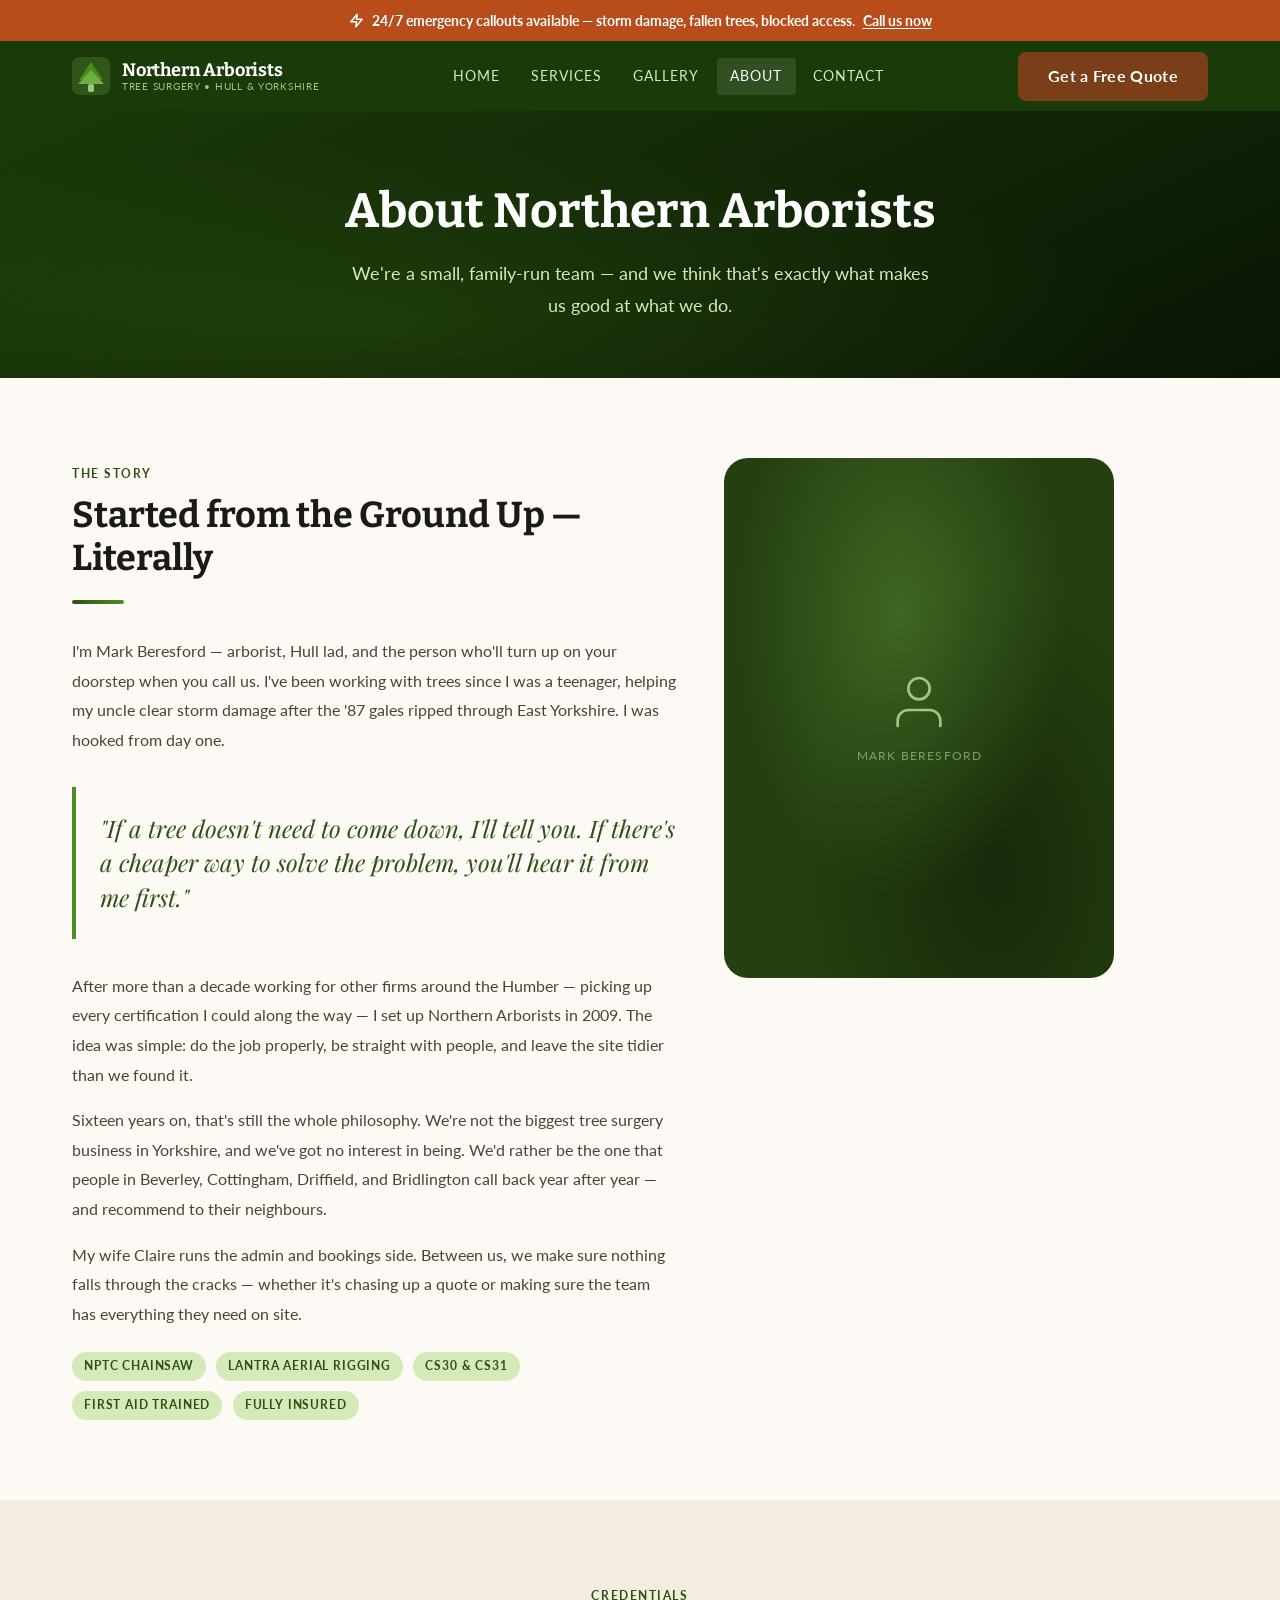
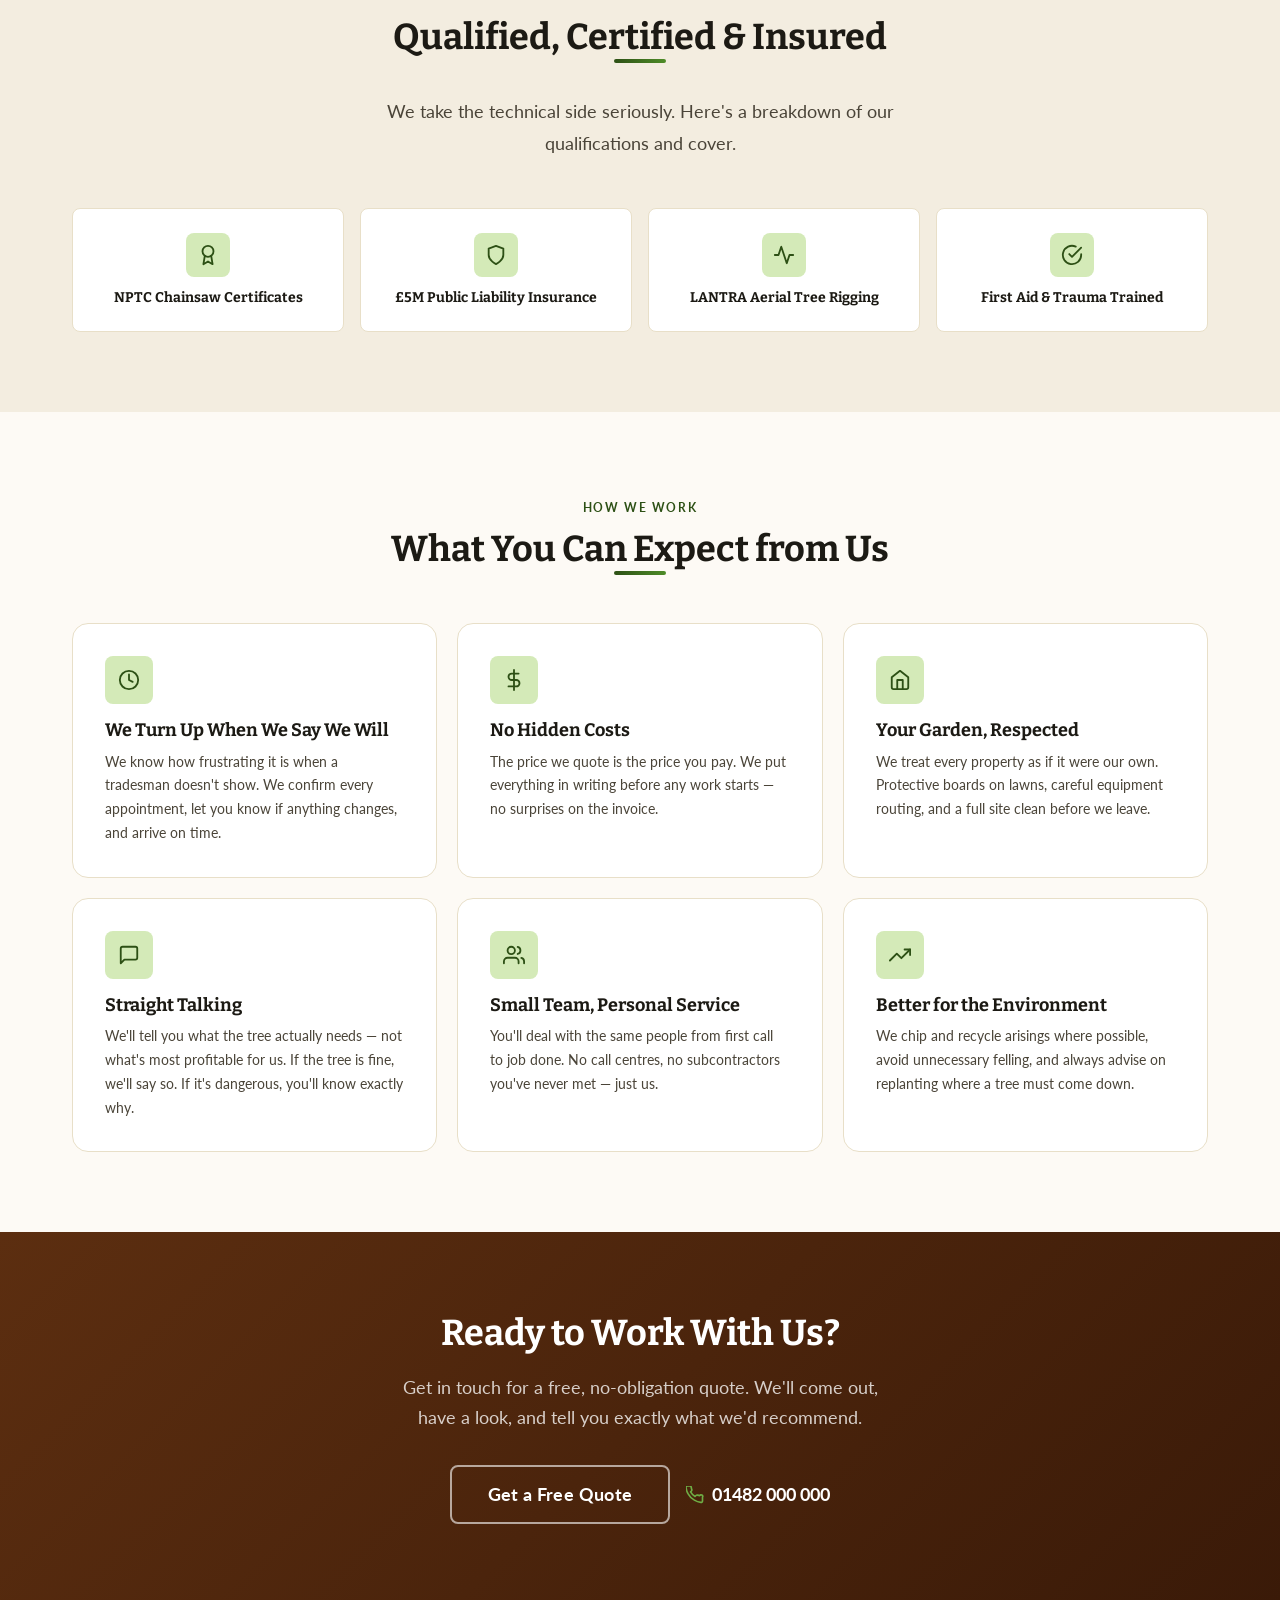
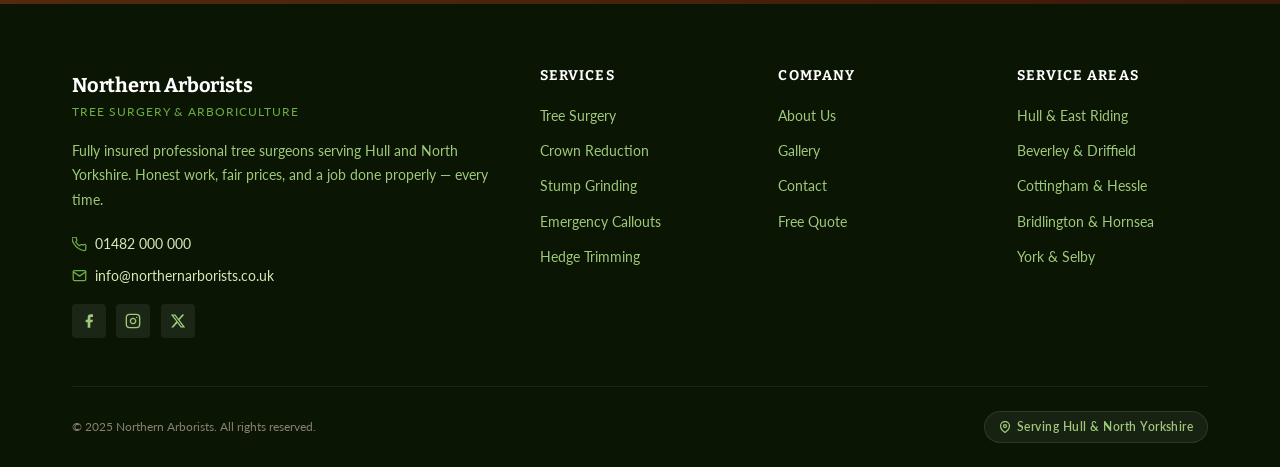
==== about.html @ 6174299c "Build full Northern Arborists website — 5 pages, shared CSS/JS Multi-page static site for a Hull-bas" ====
<!DOCTYPE html>
<html lang="en">
<head>
  <meta charset="UTF-8">
  <meta name="viewport" content="width=device-width, initial-scale=1.0">
  <meta name="description" content="About Northern Arborists — a family-run tree surgery business based in Hull, serving North Yorkshire. Meet Mark Beresford and the team.">
  <title>About Us | Northern Arborists — Hull &amp; Yorkshire</title>
  <link rel="preconnect" href="https://fonts.googleapis.com">
  <link rel="preconnect" href="https://fonts.gstatic.com" crossorigin>
  <link rel="stylesheet" href="styles.css">
</head>
<body>

  <div class="emergency-bar">
    <p>
      <svg width="15" height="15" viewBox="0 0 24 24" fill="none" stroke="currentColor" stroke-width="2.5" stroke-linecap="round" stroke-linejoin="round" aria-hidden="true"><polygon points="13 2 3 14 12 14 11 22 21 10 12 10 13 2"/></svg>
      24/7 emergency callouts available &mdash; storm damage, fallen trees, blocked access.
      <a href="contact.html">Call us now</a>
    </p>
  </div>

  <header class="site-header" id="siteHeader">
    <nav class="nav-container" role="navigation" aria-label="Main navigation">
      <a href="index.html" class="nav-logo" aria-label="Northern Arborists — Home">
        <svg class="logo-icon" width="38" height="38" viewBox="0 0 38 38" fill="none" aria-hidden="true">
          <rect width="38" height="38" rx="8" fill="rgba(111,173,69,0.25)"/>
          <rect x="16" y="27" width="6" height="8" rx="2" fill="#9FC97A"/>
          <polygon points="19,5 7,23 31,23" fill="#4A8C1C"/>
          <polygon points="19,13 6,27 32,27" fill="#6FAD45"/>
        </svg>
        <div class="logo-text">
          <span class="logo-name">Northern Arborists</span>
          <span class="logo-tagline">Tree Surgery &bull; Hull &amp; Yorkshire</span>
        </div>
      </a>
      <ul class="nav-links" role="list">
        <li><a href="index.html">Home</a></li>
        <li><a href="services.html">Services</a></li>
        <li><a href="gallery.html">Gallery</a></li>
        <li><a href="about.html">About</a></li>
        <li><a href="contact.html">Contact</a></li>
      </ul>
      <a href="contact.html" class="btn btn-primary nav-cta">Get a Free Quote</a>
      <button class="nav-hamburger" id="navHamburger" aria-label="Open navigation menu" aria-expanded="false">
        <span></span><span></span><span></span>
      </button>
    </nav>
    <div class="nav-mobile" id="navMobile" aria-hidden="true">
      <ul role="list">
        <li><a href="index.html">Home</a></li>
        <li><a href="services.html">Services</a></li>
        <li><a href="gallery.html">Gallery</a></li>
        <li><a href="about.html">About</a></li>
        <li><a href="contact.html">Contact</a></li>
      </ul>
      <a href="contact.html" class="btn btn-primary">Get a Free Quote</a>
    </div>
  </header>

  <main>

    <section class="page-hero">
      <div class="container">
        <h1>About Northern Arborists</h1>
        <p class="lead">We're a small, family-run team — and we think that's exactly what makes us good at what we do.</p>
      </div>
    </section>

    <!-- ── BIO / STORY ── -->
    <section class="section">
      <div class="container">
        <div class="about-bio-grid">

          <div class="about-text reveal">
            <span class="section-label">The Story</span>
            <h2>Started from the Ground Up — Literally</h2>
            <div class="divider"></div>

            <p>
              I'm Mark Beresford — arborist, Hull lad, and the person who'll turn up on your doorstep when you call us. I've been working with trees since I was a teenager, helping my uncle clear storm damage after the '87 gales ripped through East Yorkshire. I was hooked from day one.
            </p>

            <blockquote>
              "If a tree doesn't need to come down, I'll tell you. If there's a cheaper way to solve the problem, you'll hear it from me first."
            </blockquote>

            <p>
              After more than a decade working for other firms around the Humber — picking up every certification I could along the way — I set up Northern Arborists in 2009. The idea was simple: do the job properly, be straight with people, and leave the site tidier than we found it.
            </p>

            <p>
              Sixteen years on, that's still the whole philosophy. We're not the biggest tree surgery business in Yorkshire, and we've got no interest in being. We'd rather be the one that people in Beverley, Cottingham, Driffield, and Bridlington call back year after year — and recommend to their neighbours.
            </p>

            <p>
              My wife Claire runs the admin and bookings side. Between us, we make sure nothing falls through the cracks — whether it's chasing up a quote or making sure the team has everything they need on site.
            </p>

            <div class="credentials-row">
              <span class="tag tag-green">NPTC Chainsaw</span>
              <span class="tag tag-green">LANTRA Aerial Rigging</span>
              <span class="tag tag-green">CS30 &amp; CS31</span>
              <span class="tag tag-green">First Aid Trained</span>
              <span class="tag tag-green">Fully Insured</span>
            </div>
          </div>

          <div class="about-photo-lg reveal reveal-d2">
            <svg width="64" height="64" viewBox="0 0 24 24" fill="none" stroke="currentColor" stroke-width="1" stroke-linecap="round" stroke-linejoin="round" aria-hidden="true"><path d="M20 21v-2a4 4 0 00-4-4H8a4 4 0 00-4 4v2"/><circle cx="12" cy="7" r="4"/></svg>
            <span class="photo-placeholder-label">Mark Beresford</span>
          </div>

        </div>
      </div>
    </section>

    <!-- ── QUALIFICATIONS ── -->
    <section class="section bg-cream">
      <div class="container">
        <div class="text-center reveal" style="max-width:540px;margin:0 auto 3rem;">
          <span class="section-label">Credentials</span>
          <h2>Qualified, Certified &amp; Insured</h2>
          <div class="divider center"></div>
          <p class="lead">We take the technical side seriously. Here's a breakdown of our qualifications and cover.</p>
        </div>

        <div class="qual-grid">
          <div class="qual-card reveal reveal-d1">
            <div class="qual-icon" aria-hidden="true">
              <svg width="22" height="22" viewBox="0 0 24 24" fill="none" stroke="currentColor" stroke-width="2" stroke-linecap="round" stroke-linejoin="round"><circle cx="12" cy="8" r="6"/><path d="M15.477 12.89L17 22l-5-3-5 3 1.523-9.11"/></svg>
            </div>
            <h4>NPTC Chainsaw Certificates</h4>
          </div>
          <div class="qual-card reveal reveal-d2">
            <div class="qual-icon" aria-hidden="true">
              <svg width="22" height="22" viewBox="0 0 24 24" fill="none" stroke="currentColor" stroke-width="2" stroke-linecap="round" stroke-linejoin="round"><path d="M12 22s8-4 8-10V5l-8-3-8 3v7c0 6 8 10 8 10z"/></svg>
            </div>
            <h4>£5M Public Liability Insurance</h4>
          </div>
          <div class="qual-card reveal reveal-d3">
            <div class="qual-icon" aria-hidden="true">
              <svg width="22" height="22" viewBox="0 0 24 24" fill="none" stroke="currentColor" stroke-width="2" stroke-linecap="round" stroke-linejoin="round"><polyline points="22 12 18 12 15 21 9 3 6 12 2 12"/></svg>
            </div>
            <h4>LANTRA Aerial Tree Rigging</h4>
          </div>
          <div class="qual-card reveal reveal-d4">
            <div class="qual-icon" aria-hidden="true">
              <svg width="22" height="22" viewBox="0 0 24 24" fill="none" stroke="currentColor" stroke-width="2" stroke-linecap="round" stroke-linejoin="round"><path d="M22 11.08V12a10 10 0 11-5.93-9.14"/><polyline points="22 4 12 14.01 9 11.01"/></svg>
            </div>
            <h4>First Aid &amp; Trauma Trained</h4>
          </div>
        </div>

      </div>
    </section>

    <!-- ── VALUES ── -->
    <section class="section">
      <div class="container">
        <div class="text-center reveal" style="max-width:540px;margin:0 auto 3rem;">
          <span class="section-label">How We Work</span>
          <h2>What You Can Expect from Us</h2>
          <div class="divider center"></div>
        </div>

        <div class="values-grid">

          <div class="value-card reveal reveal-d1">
            <div class="vc-icon" aria-hidden="true">
              <svg width="22" height="22" viewBox="0 0 24 24" fill="none" stroke="currentColor" stroke-width="2" stroke-linecap="round" stroke-linejoin="round"><circle cx="12" cy="12" r="10"/><polyline points="12 6 12 12 16 14"/></svg>
            </div>
            <h3>We Turn Up When We Say We Will</h3>
            <p>We know how frustrating it is when a tradesman doesn't show. We confirm every appointment, let you know if anything changes, and arrive on time.</p>
          </div>

          <div class="value-card reveal reveal-d2">
            <div class="vc-icon" aria-hidden="true">
              <svg width="22" height="22" viewBox="0 0 24 24" fill="none" stroke="currentColor" stroke-width="2" stroke-linecap="round" stroke-linejoin="round"><line x1="12" y1="1" x2="12" y2="23"/><path d="M17 5H9.5a3.5 3.5 0 000 7h5a3.5 3.5 0 010 7H6"/></svg>
            </div>
            <h3>No Hidden Costs</h3>
            <p>The price we quote is the price you pay. We put everything in writing before any work starts — no surprises on the invoice.</p>
          </div>

          <div class="value-card reveal reveal-d3">
            <div class="vc-icon" aria-hidden="true">
              <svg width="22" height="22" viewBox="0 0 24 24" fill="none" stroke="currentColor" stroke-width="2" stroke-linecap="round" stroke-linejoin="round"><path d="M3 9l9-7 9 7v11a2 2 0 01-2 2H5a2 2 0 01-2-2z"/><polyline points="9 22 9 12 15 12 15 22"/></svg>
            </div>
            <h3>Your Garden, Respected</h3>
            <p>We treat every property as if it were our own. Protective boards on lawns, careful equipment routing, and a full site clean before we leave.</p>
          </div>

          <div class="value-card reveal reveal-d4">
            <div class="vc-icon" aria-hidden="true">
              <svg width="22" height="22" viewBox="0 0 24 24" fill="none" stroke="currentColor" stroke-width="2" stroke-linecap="round" stroke-linejoin="round"><path d="M21 15a2 2 0 01-2 2H7l-4 4V5a2 2 0 012-2h14a2 2 0 012 2z"/></svg>
            </div>
            <h3>Straight Talking</h3>
            <p>We'll tell you what the tree actually needs — not what's most profitable for us. If the tree is fine, we'll say so. If it's dangerous, you'll know exactly why.</p>
          </div>

          <div class="value-card reveal reveal-d5">
            <div class="vc-icon" aria-hidden="true">
              <svg width="22" height="22" viewBox="0 0 24 24" fill="none" stroke="currentColor" stroke-width="2" stroke-linecap="round" stroke-linejoin="round"><path d="M17 21v-2a4 4 0 00-4-4H5a4 4 0 00-4 4v2"/><circle cx="9" cy="7" r="4"/><path d="M23 21v-2a4 4 0 00-3-3.87"/><path d="M16 3.13a4 4 0 010 7.75"/></svg>
            </div>
            <h3>Small Team, Personal Service</h3>
            <p>You'll deal with the same people from first call to job done. No call centres, no subcontractors you've never met — just us.</p>
          </div>

          <div class="value-card reveal reveal-d1" style="transition-delay:0.5s">
            <div class="vc-icon" aria-hidden="true">
              <svg width="22" height="22" viewBox="0 0 24 24" fill="none" stroke="currentColor" stroke-width="2" stroke-linecap="round" stroke-linejoin="round"><polyline points="23 6 13.5 15.5 8.5 10.5 1 18"/><polyline points="17 6 23 6 23 12"/></svg>
            </div>
            <h3>Better for the Environment</h3>
            <p>We chip and recycle arisings where possible, avoid unnecessary felling, and always advise on replanting where a tree must come down.</p>
          </div>

        </div>
      </div>
    </section>

    <!-- ── CTA ── -->
    <section class="cta-banner">
      <div class="container">
        <div class="reveal">
          <h2>Ready to Work With Us?</h2>
          <p>Get in touch for a free, no-obligation quote. We'll come out, have a look, and tell you exactly what we'd recommend.</p>
          <div class="cta-actions">
            <a href="contact.html" class="btn btn-secondary btn-lg">Get a Free Quote</a>
            <a href="tel:01482000000" class="phone-link">
              <svg width="18" height="18" viewBox="0 0 24 24" fill="none" stroke="currentColor" stroke-width="2.2" stroke-linecap="round" stroke-linejoin="round" aria-hidden="true"><path d="M22 16.92v3a2 2 0 01-2.18 2 19.79 19.79 0 01-8.63-3.07A19.5 19.5 0 013.07 10.81 19.79 19.79 0 01.01 2.22 2 2 0 012 .04h3a2 2 0 012 1.72 12.84 12.84 0 00.7 2.81 2 2 0 01-.45 2.11L6.09 7.91a16 16 0 006 6l1.27-1.27a2 2 0 012.11-.45 12.84 12.84 0 002.81.7A2 2 0 0122 14.92z"/></svg>
              01482 000 000
            </a>
          </div>
        </div>
      </div>
    </section>

  </main>

  <footer class="site-footer">
    <div class="container">
      <div class="footer-grid">
        <div class="footer-brand">
          <span class="logo-name">Northern Arborists</span>
          <span class="logo-tagline">Tree Surgery &amp; Arboriculture</span>
          <p>Fully insured professional tree surgeons serving Hull and North Yorkshire. Honest work, fair prices, and a job done properly — every time.</p>
          <div class="footer-contact-row">
            <svg width="15" height="15" viewBox="0 0 24 24" fill="none" stroke="currentColor" stroke-width="2" stroke-linecap="round" stroke-linejoin="round" aria-hidden="true"><path d="M22 16.92v3a2 2 0 01-2.18 2 19.79 19.79 0 01-8.63-3.07A19.5 19.5 0 013.07 10.81 19.79 19.79 0 01.01 2.22 2 2 0 012 .04h3a2 2 0 012 1.72 12.84 12.84 0 00.7 2.81 2 2 0 01-.45 2.11L6.09 7.91a16 16 0 006 6l1.27-1.27a2 2 0 012.11-.45 12.84 12.84 0 002.81.7A2 2 0 0122 14.92z"/></svg>
            <a href="tel:01482000000">01482 000 000</a>
          </div>
          <div class="footer-contact-row">
            <svg width="15" height="15" viewBox="0 0 24 24" fill="none" stroke="currentColor" stroke-width="2" stroke-linecap="round" stroke-linejoin="round" aria-hidden="true"><path d="M4 4h16c1.1 0 2 .9 2 2v12c0 1.1-.9 2-2 2H4c-1.1 0-2-.9-2-2V6c0-1.1.9-2 2-2z"/><polyline points="22,6 12,13 2,6"/></svg>
            <a href="mailto:info@northernarborists.co.uk">info@northernarborists.co.uk</a>
          </div>
          <div class="social-links">
            <a href="#" class="social-link" aria-label="Facebook"><svg width="16" height="16" viewBox="0 0 24 24" fill="currentColor" aria-hidden="true"><path d="M18 2h-3a5 5 0 00-5 5v3H7v4h3v8h4v-8h3l1-4h-4V7a1 1 0 011-1h3z"/></svg></a>
            <a href="#" class="social-link" aria-label="Instagram"><svg width="16" height="16" viewBox="0 0 24 24" fill="none" stroke="currentColor" stroke-width="2" stroke-linecap="round" stroke-linejoin="round" aria-hidden="true"><rect x="2" y="2" width="20" height="20" rx="5" ry="5"/><path d="M16 11.37A4 4 0 1112.63 8 4 4 0 0116 11.37z"/><line x1="17.5" y1="6.5" x2="17.51" y2="6.5"/></svg></a>
            <a href="#" class="social-link" aria-label="Twitter / X"><svg width="16" height="16" viewBox="0 0 24 24" fill="currentColor" aria-hidden="true"><path d="M18.244 2.25h3.308l-7.227 8.26 8.502 11.24H16.17l-5.214-6.817L4.99 21.75H1.68l7.73-8.835L1.254 2.25H8.08l4.713 6.231zm-1.161 17.52h1.833L7.084 4.126H5.117z"/></svg></a>
          </div>
        </div>
        <div class="footer-col">
          <h5>Services</h5>
          <ul>
            <li><a href="services.html#tree-surgery">Tree Surgery</a></li>
            <li><a href="services.html#crown-reduction">Crown Reduction</a></li>
            <li><a href="services.html#stump-grinding">Stump Grinding</a></li>
            <li><a href="services.html#emergency">Emergency Callouts</a></li>
            <li><a href="services.html#hedges">Hedge Trimming</a></li>
          </ul>
        </div>
        <div class="footer-col">
          <h5>Company</h5>
          <ul>
            <li><a href="about.html">About Us</a></li>
            <li><a href="gallery.html">Gallery</a></li>
            <li><a href="contact.html">Contact</a></li>
            <li><a href="contact.html">Free Quote</a></li>
          </ul>
        </div>
        <div class="footer-col">
          <h5>Service Areas</h5>
          <ul>
            <li><a href="#">Hull &amp; East Riding</a></li>
            <li><a href="#">Beverley &amp; Driffield</a></li>
            <li><a href="#">Cottingham &amp; Hessle</a></li>
            <li><a href="#">Bridlington &amp; Hornsea</a></li>
            <li><a href="#">York &amp; Selby</a></li>
          </ul>
        </div>
      </div>
      <div class="footer-bottom">
        <p>&copy; 2025 Northern Arborists. All rights reserved.</p>
        <span class="service-area-tag">
          <svg width="12" height="12" viewBox="0 0 24 24" fill="none" stroke="currentColor" stroke-width="2.5" stroke-linecap="round" stroke-linejoin="round" aria-hidden="true"><path d="M21 10c0 7-9 13-9 13s-9-6-9-13a9 9 0 0118 0z"/><circle cx="12" cy="10" r="3"/></svg>
          Serving Hull &amp; North Yorkshire
        </span>
      </div>
    </div>
  </footer>

  <script src="main.js"></script>
</body>
</html>
---- styles.css ----
/* ============================================================
   NORTHERN ARBORISTS — styles.css
   ============================================================ */

@import url('https://fonts.googleapis.com/css2?family=Playfair+Display:ital,wght@0,700;0,900;1,700&family=Bitter:wght@400;600;700&family=Lato:wght@300;400;700;900&display=swap');

/* ============================================================
   1. DESIGN TOKENS
   ============================================================ */
:root {
  /* Greens */
  --green-950: #0A1504;
  --green-900: #0F2206;
  --green-800: #1B3A0A;
  --green-700: #243F10;
  --green-600: #2D5015;
  --green-500: #3A6B1C;
  --green-400: #4E8C28;
  --green-300: #6FAD45;
  --green-200: #9FC97A;
  --green-100: #D4EAB8;

  /* Browns */
  --brown-900: #1E0E05;
  --brown-800: #3A1A08;
  --brown-700: #5C2E10;
  --brown-600: #7A3E18;
  --brown-500: #9A5225;
  --brown-400: #B8693A;
  --brown-300: #D08B60;
  --brown-200: #E3B48A;
  --brown-100: #F2D9C0;

  /* Creams */
  --cream-50:  #FDFAF5;
  --cream-100: #FAF6EE;
  --cream-200: #F3EDE0;
  --cream-300: #E8DFC8;
  --cream-400: #D8CCAF;

  /* Text */
  --text-dark:  #1C1A14;
  --text-mid:   #4A4438;
  --text-light: #8A8070;
  --white:      #FFFFFF;

  /* Semantic aliases */
  --brand-green:      var(--green-600);
  --brand-green-dark: var(--green-800);
  --brand-brown:      var(--brown-600);

  /* Typography */
  --font-display: 'Playfair Display', Georgia, 'Times New Roman', serif;
  --font-heading: 'Bitter', Georgia, serif;
  --font-body:    'Lato', system-ui, -apple-system, sans-serif;

  /* Type scale */
  --text-xs:   0.75rem;
  --text-sm:   0.875rem;
  --text-base: 1rem;
  --text-lg:   1.125rem;
  --text-xl:   1.25rem;
  --text-2xl:  1.5rem;
  --text-3xl:  1.875rem;
  --text-4xl:  2.25rem;
  --text-5xl:  3rem;
  --text-6xl:  3.75rem;

  /* Layout */
  --container-max: 1200px;
  --container-pad: 1.25rem;
  --nav-height:    70px;

  /* Radii */
  --radius-sm: 4px;
  --radius-md: 8px;
  --radius-lg: 16px;
  --radius-xl: 24px;

  /* Shadows */
  --shadow-sm: 0 1px 3px rgba(0,0,0,0.10), 0 1px 2px rgba(0,0,0,0.06);
  --shadow-md: 0 4px 12px rgba(0,0,0,0.10), 0 2px 4px rgba(0,0,0,0.06);
  --shadow-lg: 0 10px 24px rgba(0,0,0,0.12), 0 4px 8px rgba(0,0,0,0.06);
  --shadow-xl: 0 20px 40px rgba(0,0,0,0.16), 0 8px 16px rgba(0,0,0,0.08);

  /* Transitions */
  --ease: 0.22s ease;
  --ease-slow: 0.4s ease;
}

/* ============================================================
   2. RESET & BASE
   ============================================================ */
*, *::before, *::after { box-sizing: border-box; margin: 0; padding: 0; }

html {
  scroll-behavior: smooth;
  font-size: 16px;
  -webkit-text-size-adjust: 100%;
}

body {
  font-family: var(--font-body);
  font-size: var(--text-base);
  line-height: 1.7;
  color: var(--text-dark);
  background-color: var(--cream-50);
  overflow-x: hidden;
}

img  { max-width: 100%; height: auto; display: block; }
a    { color: inherit; text-decoration: none; }
ul   { list-style: none; }
button { cursor: pointer; border: none; background: none; font-family: inherit; }

/* ============================================================
   3. TYPOGRAPHY
   ============================================================ */
h1, h2, h3, h4, h5, h6 {
  font-family: var(--font-heading);
  font-weight: 700;
  line-height: 1.2;
  color: var(--text-dark);
}

h1 { font-size: clamp(var(--text-3xl), 5.5vw, var(--text-5xl)); }
h2 { font-size: clamp(var(--text-2xl), 4vw,   var(--text-4xl)); }
h3 { font-size: clamp(var(--text-xl),  3vw,   var(--text-2xl)); }
h4 { font-size: var(--text-xl); }

p { margin-bottom: 1em; }
p:last-child { margin-bottom: 0; }

.lead {
  font-size: var(--text-lg);
  line-height: 1.8;
  color: var(--text-mid);
}

.section-label {
  display: inline-block;
  font-size: var(--text-xs);
  font-weight: 700;
  letter-spacing: 0.13em;
  text-transform: uppercase;
  color: var(--brand-green);
  margin-bottom: 0.6rem;
}

.section-label--light { color: var(--green-300); }

.divider {
  width: 52px;
  height: 4px;
  background: linear-gradient(90deg, var(--brand-green), var(--green-400));
  border-radius: 2px;
  margin-bottom: 2rem;
}
.divider.center { margin-left: auto; margin-right: auto; }

/* ============================================================
   4. LAYOUT
   ============================================================ */
.container {
  max-width: var(--container-max);
  margin: 0 auto;
  padding: 0 var(--container-pad);
}

@media (min-width: 768px) { .container { padding: 0 2rem; } }

.section     { padding: 5rem 0; }
.section--sm { padding: 3rem 0; }
.section--lg { padding: 6.5rem 0; }

.text-center { text-align: center; }

/* ============================================================
   5. BUTTONS
   ============================================================ */
.btn {
  display: inline-flex;
  align-items: center;
  gap: 0.5rem;
  padding: 0.75rem 1.75rem;
  border-radius: var(--radius-md);
  font-family: var(--font-body);
  font-size: var(--text-base);
  font-weight: 700;
  letter-spacing: 0.02em;
  transition: all var(--ease);
  white-space: nowrap;
  cursor: pointer;
  border: 2px solid transparent;
  text-decoration: none;
  line-height: 1.3;
}

.btn-primary {
  background-color: var(--brand-brown);
  color: var(--white);
  border-color: var(--brand-brown);
}
.btn-primary:hover {
  background-color: var(--brown-700);
  border-color: var(--brown-700);
  transform: translateY(-2px);
  box-shadow: var(--shadow-md);
}

.btn-secondary {
  background-color: transparent;
  color: var(--white);
  border-color: rgba(255,255,255,0.6);
}
.btn-secondary:hover {
  background-color: var(--white);
  color: var(--green-800);
  border-color: var(--white);
  transform: translateY(-2px);
}

.btn-outline-green {
  background-color: transparent;
  color: var(--brand-green);
  border-color: var(--brand-green);
}
.btn-outline-green:hover {
  background-color: var(--brand-green);
  color: var(--white);
  transform: translateY(-2px);
}

.btn-lg {
  padding: 1rem 2.25rem;
  font-size: var(--text-lg);
}

/* ============================================================
   6. HEADER & NAVIGATION
   ============================================================ */
.site-header {
  position: sticky;
  top: 0;
  z-index: 1000;
  height: var(--nav-height);
  background-color: var(--green-800);
  transition: box-shadow var(--ease);
}
.site-header.scrolled { box-shadow: 0 2px 20px rgba(0,0,0,0.3); }

.nav-container {
  display: flex;
  align-items: center;
  justify-content: space-between;
  gap: 1.5rem;
  height: 100%;
  max-width: var(--container-max);
  margin: 0 auto;
  padding: 0 var(--container-pad);
}
@media (min-width: 768px) { .nav-container { padding: 0 2rem; } }

/* Logo */
.nav-logo {
  display: flex;
  align-items: center;
  gap: 0.75rem;
  text-decoration: none;
  flex-shrink: 0;
}
.logo-icon { width: 38px; height: 38px; flex-shrink: 0; }
.logo-text { display: flex; flex-direction: column; line-height: 1.15; }
.logo-name {
  font-family: var(--font-heading);
  font-weight: 700;
  font-size: var(--text-lg);
  color: var(--white);
  letter-spacing: -0.01em;
}
.logo-tagline {
  font-size: 0.65rem;
  color: var(--green-200);
  letter-spacing: 0.07em;
  text-transform: uppercase;
  font-weight: 400;
}

/* Desktop nav links */
.nav-links {
  display: none;
  gap: 0.25rem;
  align-items: center;
}
@media (min-width: 900px) { .nav-links { display: flex; } }

.nav-links a {
  display: block;
  padding: 0.4rem 0.85rem;
  color: var(--green-100);
  font-size: var(--text-sm);
  font-weight: 400;
  text-transform: uppercase;
  letter-spacing: 0.07em;
  border-radius: var(--radius-sm);
  transition: color var(--ease), background var(--ease);
}
.nav-links a:hover,
.nav-links a.active {
  color: var(--white);
  background-color: rgba(255,255,255,0.1);
}

/* Nav CTA */
.nav-cta { display: none; flex-shrink: 0; }
@media (min-width: 900px) { .nav-cta { display: inline-flex; } }

/* Hamburger */
.nav-hamburger {
  display: flex;
  flex-direction: column;
  justify-content: center;
  gap: 5px;
  width: 40px;
  height: 40px;
  padding: 5px;
  flex-shrink: 0;
}
@media (min-width: 900px) { .nav-hamburger { display: none; } }

.nav-hamburger span {
  display: block;
  height: 2px;
  width: 100%;
  background: var(--white);
  border-radius: 2px;
  transition: all var(--ease);
  transform-origin: center;
}
.nav-hamburger.open span:nth-child(1) { transform: translateY(7px) rotate(45deg); }
.nav-hamburger.open span:nth-child(2) { opacity: 0; transform: scaleX(0); }
.nav-hamburger.open span:nth-child(3) { transform: translateY(-7px) rotate(-45deg); }

/* Mobile drawer */
.nav-mobile {
  display: none;
  position: fixed;
  top: var(--nav-height);
  left: 0;
  right: 0;
  background-color: var(--green-950);
  padding: 1.5rem var(--container-pad) 2rem;
  z-index: 999;
  box-shadow: var(--shadow-xl);
  border-top: 1px solid rgba(255,255,255,0.07);
}
.nav-mobile.open { display: block; }

.nav-mobile ul { display: flex; flex-direction: column; gap: 0.25rem; margin-bottom: 1.5rem; }
.nav-mobile a {
  display: block;
  padding: 0.75rem 1rem;
  color: var(--green-100);
  font-size: var(--text-lg);
  border-radius: var(--radius-sm);
  transition: all var(--ease);
}
.nav-mobile a:hover,
.nav-mobile a.active { color: var(--white); background-color: rgba(255,255,255,0.07); }
.nav-mobile .btn { width: 100%; justify-content: center; }

/* ============================================================
   7. HERO — HOME
   ============================================================ */
.hero-home {
  min-height: calc(100svh - var(--nav-height));
  min-height: calc(100vh - var(--nav-height));
  display: flex;
  align-items: center;
  position: relative;
  overflow: hidden;
  background-color: var(--green-950);
  background-image:
    radial-gradient(ellipse at 15% 60%, rgba(74,140,28,0.22) 0%, transparent 55%),
    radial-gradient(ellipse at 85% 15%, rgba(45,80,21,0.25) 0%, transparent 50%),
    linear-gradient(155deg, var(--green-900) 0%, #060D03 55%, var(--brown-900) 100%);
  padding: 3rem 0 4rem;
}

.hero-home::after {
  content: '';
  position: absolute;
  inset: 0;
  background-image: url("data:image/svg+xml,%3Csvg xmlns='http://www.w3.org/2000/svg' width='80' height='80'%3E%3Ccircle cx='1' cy='1' r='1' fill='rgba(255,255,255,0.025)'/%3E%3C/svg%3E");
  pointer-events: none;
}

.hero-content { position: relative; z-index: 1; max-width: 680px; }

.hero-badge {
  display: inline-flex;
  align-items: center;
  gap: 0.5rem;
  background-color: rgba(74,140,28,0.18);
  border: 1px solid rgba(111,173,69,0.35);
  color: var(--green-200);
  padding: 0.4rem 1rem;
  border-radius: 100px;
  font-size: var(--text-sm);
  font-weight: 700;
  letter-spacing: 0.05em;
  text-transform: uppercase;
  margin-bottom: 1.5rem;
}
.hero-badge::before {
  content: '';
  width: 7px; height: 7px;
  border-radius: 50%;
  background-color: var(--green-300);
  animation: pulse-dot 2s ease-in-out infinite;
}
@keyframes pulse-dot {
  0%, 100% { opacity: 1; }
  50% { opacity: 0.4; }
}

.hero-home h1 {
  font-family: var(--font-display);
  font-weight: 900;
  font-size: clamp(2.6rem, 7.5vw, 4.6rem);
  line-height: 1.04;
  color: var(--white);
  margin-bottom: 1.5rem;
  letter-spacing: -0.01em;
}
.hero-home h1 .accent { color: var(--green-300); }
.hero-home h1 .accent-brown { color: var(--brown-200); }

.hero-subtitle {
  font-size: clamp(var(--text-base), 2.5vw, var(--text-xl));
  color: var(--green-100);
  margin-bottom: 2.5rem;
  max-width: 520px;
  line-height: 1.7;
  font-weight: 300;
}

.hero-actions {
  display: flex;
  flex-wrap: wrap;
  gap: 1rem;
  margin-bottom: 3rem;
}

.hero-trust {
  display: flex;
  flex-wrap: wrap;
  gap: 1.25rem 2rem;
  padding-top: 2rem;
  border-top: 1px solid rgba(255,255,255,0.12);
}
.hero-trust-item {
  display: flex;
  align-items: center;
  gap: 0.5rem;
  color: var(--green-100);
  font-size: var(--text-sm);
  font-weight: 400;
}
.hero-trust-item svg { color: var(--green-300); flex-shrink: 0; }

/* ============================================================
   8. HERO — INNER PAGES
   ============================================================ */
.page-hero {
  background-color: var(--green-800);
  background-image:
    radial-gradient(ellipse at 30% 80%, rgba(74,140,28,0.18) 0%, transparent 60%),
    linear-gradient(155deg, var(--green-800) 0%, var(--green-950) 100%);
  padding: 4.5rem 0 3.5rem;
  text-align: center;
}
.page-hero h1 { color: var(--white); margin-bottom: 1rem; }
.page-hero .lead {
  color: var(--green-100);
  max-width: 580px;
  margin: 0 auto;
  font-size: var(--text-lg);
}

/* ============================================================
   9. STATS STRIP
   ============================================================ */
.stats-strip {
  background-color: var(--brand-brown);
  padding: 1.5rem 0;
}
.stats-inner {
  display: flex;
  flex-wrap: wrap;
  align-items: center;
  justify-content: center;
  gap: 0.5rem 3rem;
}
.stat-item {
  display: flex;
  align-items: baseline;
  gap: 0.5rem;
  text-align: center;
  flex-direction: column;
  align-items: center;
}
.stat-number {
  font-family: var(--font-display);
  font-size: var(--text-4xl);
  font-weight: 900;
  line-height: 1;
  color: var(--cream-200);
}
.stat-label {
  font-size: var(--text-sm);
  color: rgba(255,255,255,0.72);
  letter-spacing: 0.04em;
}
.stats-divider {
  width: 1px;
  height: 40px;
  background: rgba(255,255,255,0.2);
  display: none;
}
@media (min-width: 600px) { .stats-divider { display: block; } }

/* ============================================================
   10. SERVICE CARDS (Home overview)
   ============================================================ */
.services-overview-grid {
  display: grid;
  gap: 1.5rem;
  grid-template-columns: repeat(auto-fit, minmax(280px, 1fr));
}

.service-card {
  background-color: var(--white);
  border-radius: var(--radius-lg);
  padding: 2rem;
  border: 1px solid var(--cream-300);
  position: relative;
  overflow: hidden;
  transition: transform var(--ease-slow), box-shadow var(--ease-slow), border-color var(--ease-slow);
}
.service-card::before {
  content: '';
  position: absolute;
  top: 0; left: 0; right: 0;
  height: 4px;
  background: linear-gradient(90deg, var(--brand-green), var(--green-400));
  transform: scaleX(0);
  transform-origin: left;
  transition: transform var(--ease-slow);
}
.service-card:hover {
  transform: translateY(-5px);
  box-shadow: var(--shadow-lg);
  border-color: var(--green-100);
}
.service-card:hover::before { transform: scaleX(1); }

.service-icon {
  width: 52px; height: 52px;
  background-color: var(--green-100);
  border-radius: var(--radius-md);
  display: flex;
  align-items: center;
  justify-content: center;
  margin-bottom: 1.25rem;
  color: var(--brand-green);
}
.service-card h3 { font-size: var(--text-xl); margin-bottom: 0.65rem; }
.service-card p  { color: var(--text-mid); font-size: var(--text-base); margin-bottom: 1.25rem; }

.link-arrow {
  color: var(--brand-green);
  font-weight: 700;
  font-size: var(--text-sm);
  display: inline-flex;
  align-items: center;
  gap: 0.35rem;
  text-transform: uppercase;
  letter-spacing: 0.06em;
  transition: gap var(--ease);
}
.link-arrow:hover { gap: 0.6rem; }
.link-arrow svg { transition: transform var(--ease); }
.link-arrow:hover svg { transform: translateX(3px); }

/* ============================================================
   11. TRUST SECTION
   ============================================================ */
.trust-section { background-color: var(--cream-200); }

.trust-grid {
  display: grid;
  grid-template-columns: repeat(2, 1fr);
  gap: 2rem;
}
@media (min-width: 768px) { .trust-grid { grid-template-columns: repeat(4, 1fr); } }

.trust-item { text-align: center; }
.trust-icon {
  width: 64px; height: 64px;
  background-color: var(--green-100);
  border-radius: 50%;
  display: flex;
  align-items: center;
  justify-content: center;
  margin: 0 auto 1rem;
  color: var(--brand-green);
}
.trust-item h4 { font-size: var(--text-base); margin-bottom: 0.4rem; }
.trust-item p  { font-size: var(--text-sm); color: var(--text-mid); margin: 0; line-height: 1.5; }

/* ============================================================
   12. ABOUT STRIP (Home teaser)
   ============================================================ */
.about-strip { background-color: var(--green-800); }

.about-strip-inner {
  display: grid;
  grid-template-columns: 1fr;
  gap: 3rem;
  align-items: center;
}
@media (min-width: 768px) {
  .about-strip-inner { grid-template-columns: 1fr 1fr; }
}

.about-photo-placeholder {
  aspect-ratio: 4/5;
  max-height: 460px;
  background-color: var(--green-700);
  background-image:
    radial-gradient(ellipse at 40% 30%, rgba(111,173,69,0.3) 0%, transparent 60%),
    radial-gradient(ellipse at 70% 80%, rgba(30,14,5,0.4) 0%, transparent 50%);
  border-radius: var(--radius-xl);
  display: flex;
  flex-direction: column;
  align-items: center;
  justify-content: center;
  color: var(--green-200);
  gap: 0.75rem;
  order: 2;
}
@media (min-width: 768px) { .about-photo-placeholder { order: 1; } }
.photo-placeholder-label {
  font-size: var(--text-xs);
  letter-spacing: 0.1em;
  text-transform: uppercase;
  opacity: 0.7;
}

.about-strip-text { order: 1; }
@media (min-width: 768px) { .about-strip-text { order: 2; } }
.about-strip-text .section-label { color: var(--green-300); }
.about-strip-text h2 { color: var(--white); margin-bottom: 1.25rem; }
.about-strip-text p  { color: var(--green-100); line-height: 1.8; }

/* ============================================================
   13. CTA BANNER
   ============================================================ */
.cta-banner {
  background-color: var(--brown-700);
  background-image: linear-gradient(135deg, var(--brown-700) 0%, var(--brown-800) 100%);
  color: var(--white);
  text-align: center;
  padding: 5rem 0;
}
.cta-banner h2 { color: var(--white); margin-bottom: 1rem; }
.cta-banner p  {
  color: rgba(255,255,255,0.78);
  font-size: var(--text-lg);
  margin-bottom: 2rem;
  max-width: 500px;
  margin-left: auto;
  margin-right: auto;
}
.cta-actions {
  display: flex;
  flex-wrap: wrap;
  gap: 1rem;
  justify-content: center;
}

/* Phone CTA link style */
.phone-link {
  display: inline-flex;
  align-items: center;
  gap: 0.5rem;
  font-size: var(--text-lg);
  font-weight: 700;
  color: var(--white);
}
.phone-link svg { color: var(--green-300); }

/* ============================================================
   14. SERVICES PAGE — DETAIL SECTIONS
   ============================================================ */
.service-detail {
  padding: 5rem 0;
  border-bottom: 1px solid var(--cream-300);
}
.service-detail:last-of-type { border-bottom: none; }
.service-detail:nth-child(even) { background-color: var(--cream-100); }

.service-detail-inner {
  display: grid;
  grid-template-columns: 1fr;
  gap: 3rem;
  align-items: center;
}
@media (min-width: 768px) {
  .service-detail-inner { grid-template-columns: 1fr 1fr; }
  .service-detail:nth-child(even) .service-detail-inner { direction: rtl; }
  .service-detail:nth-child(even) .service-detail-inner > * { direction: ltr; }
}

.service-img-placeholder {
  aspect-ratio: 4/3;
  border-radius: var(--radius-lg);
  display: flex;
  flex-direction: column;
  align-items: center;
  justify-content: center;
  color: rgba(255,255,255,0.55);
  gap: 0.75rem;
  font-size: var(--text-xs);
  font-weight: 700;
  letter-spacing: 0.08em;
  text-transform: uppercase;
}
.sip-green { background-color: var(--green-700); background-image: radial-gradient(ellipse at 40% 50%, var(--green-600) 0%, var(--green-900) 70%); }
.sip-brown { background-color: var(--brown-700); background-image: radial-gradient(ellipse at 60% 40%, var(--brown-600) 0%, var(--brown-900) 70%); }
.sip-dark  { background-color: var(--green-900); background-image: radial-gradient(ellipse at 50% 60%, rgba(74,140,28,0.3) 0%, transparent 60%); }

.service-detail .lead { margin-bottom: 1.5rem; }

.check-list {
  display: flex;
  flex-direction: column;
  gap: 0.7rem;
  margin-bottom: 2rem;
}
.check-list li {
  display: flex;
  align-items: flex-start;
  gap: 0.65rem;
  color: var(--text-mid);
  font-size: var(--text-base);
  line-height: 1.5;
}
.check-list li .check-icon {
  width: 20px; height: 20px;
  min-width: 20px;
  background-color: var(--green-100);
  border-radius: 50%;
  display: flex;
  align-items: center;
  justify-content: center;
  color: var(--brand-green);
  margin-top: 1px;
}

.tag {
  display: inline-flex;
  align-items: center;
  gap: 0.3rem;
  padding: 0.25rem 0.75rem;
  border-radius: 100px;
  font-size: var(--text-xs);
  font-weight: 700;
  text-transform: uppercase;
  letter-spacing: 0.07em;
}
.tag-green { background-color: var(--green-100); color: var(--brand-green); }
.tag-urgent { background-color: #FFF0E8; color: #B84C1B; }
.tag-brown { background-color: var(--brown-100); color: var(--brown-600); }

/* ============================================================
   15. ABOUT PAGE
   ============================================================ */
.about-bio-grid {
  display: grid;
  grid-template-columns: 1fr;
  gap: 3rem;
  align-items: start;
}
@media (min-width: 768px) {
  .about-bio-grid { grid-template-columns: 5fr 4fr; }
}

.about-photo-lg {
  aspect-ratio: 3/4;
  max-height: 520px;
  background-color: var(--green-700);
  background-image:
    radial-gradient(ellipse at 45% 30%, rgba(111,173,69,0.35) 0%, transparent 55%),
    radial-gradient(ellipse at 70% 80%, rgba(10,21,4,0.5) 0%, transparent 50%);
  border-radius: var(--radius-xl);
  display: flex;
  flex-direction: column;
  align-items: center;
  justify-content: center;
  color: var(--green-200);
  gap: 0.75rem;
}

.about-text blockquote {
  font-family: var(--font-display);
  font-size: clamp(var(--text-xl), 3vw, var(--text-2xl));
  font-style: italic;
  color: var(--brand-green);
  line-height: 1.45;
  padding: 1.5rem 0 1.5rem 1.5rem;
  border-left: 4px solid var(--green-400);
  margin: 2rem 0;
}

.about-text h2 { margin-bottom: 1.25rem; }
.about-text p  { color: var(--text-mid); line-height: 1.85; }

.credentials-row {
  display: flex;
  flex-wrap: wrap;
  gap: 0.65rem;
  margin-top: 1.5rem;
}

.qual-grid {
  display: grid;
  grid-template-columns: repeat(2, 1fr);
  gap: 1rem;
}
@media (min-width: 600px) { .qual-grid { grid-template-columns: repeat(4, 1fr); } }

.qual-card {
  text-align: center;
  padding: 1.5rem 1rem;
  background-color: var(--white);
  border-radius: var(--radius-md);
  border: 1px solid var(--cream-300);
}
.qual-icon {
  width: 44px; height: 44px;
  margin: 0 auto 0.75rem;
  background-color: var(--green-100);
  border-radius: var(--radius-md);
  display: flex;
  align-items: center;
  justify-content: center;
  color: var(--brand-green);
}
.qual-card h4 { font-size: var(--text-sm); color: var(--text-dark); line-height: 1.3; }

.values-grid {
  display: grid;
  grid-template-columns: 1fr;
  gap: 1.25rem;
}
@media (min-width: 600px) { .values-grid { grid-template-columns: repeat(2, 1fr); } }
@media (min-width: 900px) { .values-grid { grid-template-columns: repeat(3, 1fr); } }

.value-card {
  padding: 2rem;
  background-color: var(--white);
  border-radius: var(--radius-lg);
  border: 1px solid var(--cream-300);
}
.value-card .vc-icon {
  width: 48px; height: 48px;
  background-color: var(--green-100);
  border-radius: var(--radius-md);
  display: flex;
  align-items: center;
  justify-content: center;
  color: var(--brand-green);
  margin-bottom: 1rem;
}
.value-card h3 { font-size: var(--text-lg); margin-bottom: 0.5rem; }
.value-card p  { font-size: var(--text-sm); color: var(--text-mid); margin: 0; }

/* ============================================================
   16. GALLERY PAGE
   ============================================================ */
.gallery-grid {
  display: grid;
  grid-template-columns: 1fr;
  gap: 1rem;
}
@media (min-width: 600px) { .gallery-grid { grid-template-columns: repeat(2, 1fr); } }
@media (min-width: 900px) { .gallery-grid { grid-template-columns: repeat(3, 1fr); } }

.gallery-item {
  position: relative;
  border-radius: var(--radius-lg);
  overflow: hidden;
  aspect-ratio: 4/3;
  cursor: pointer;
}
.gallery-item.tall     { aspect-ratio: 3/4; }
@media (min-width: 900px) {
  .gallery-item.featured { grid-column: span 2; aspect-ratio: 16/9; }
}

.gallery-bg {
  width: 100%; height: 100%;
  display: flex;
  flex-direction: column;
  align-items: center;
  justify-content: center;
  gap: 0.75rem;
  color: rgba(255,255,255,0.5);
  transition: transform 0.5s ease;
}
.gallery-item:hover .gallery-bg { transform: scale(1.04); }
.gallery-item:hover .gallery-label { opacity: 1; }

.gallery-label {
  position: absolute;
  bottom: 0; left: 0; right: 0;
  background: linear-gradient(transparent, rgba(0,0,0,0.72));
  color: var(--white);
  padding: 3rem 1rem 1rem;
  font-size: var(--text-sm);
  font-weight: 700;
  letter-spacing: 0.03em;
  opacity: 0.88;
  transition: opacity var(--ease);
}
.gallery-label small {
  display: block;
  font-size: var(--text-xs);
  font-weight: 400;
  opacity: 0.75;
  margin-top: 2px;
}

/* Gallery bg colours */
.gb-1 { background: radial-gradient(ellipse at 40% 40%, #2D5015 0%, #0F2206 100%); }
.gb-2 { background: radial-gradient(ellipse at 60% 50%, #3A6B1C 0%, #1B3A0A 100%); }
.gb-3 { background: radial-gradient(ellipse at 50% 60%, #5C2E10 0%, #1E0E05 100%); }
.gb-4 { background: radial-gradient(ellipse at 35% 45%, #243F10 0%, #0A1504 100%); }
.gb-5 { background: radial-gradient(ellipse at 55% 35%, #7A3E18 0%, #3A1A08 100%); }
.gb-6 { background: radial-gradient(ellipse at 45% 55%, #4A6B2A 0%, #1B3A0A 100%); }
.gb-7 { background: radial-gradient(ellipse at 40% 60%, #4E8C28 0%, #1B3A0A 100%); }
.gb-8 { background: radial-gradient(ellipse at 60% 40%, #9A5225 0%, #3A1A08 100%); }
.gb-9 { background: radial-gradient(ellipse at 50% 50%, #243F10 0%, #0F2206 100%); }

/* ============================================================
   17. CONTACT PAGE
   ============================================================ */
.contact-layout {
  display: grid;
  grid-template-columns: 1fr;
  gap: 3rem;
}
@media (min-width: 900px) { .contact-layout { grid-template-columns: 3fr 2fr; } }

.contact-form-wrap {
  background-color: var(--white);
  border-radius: var(--radius-xl);
  padding: 2.5rem;
  box-shadow: var(--shadow-md);
  border: 1px solid var(--cream-300);
}
@media (min-width: 600px) { .contact-form-wrap { padding: 3rem; } }

.contact-info { display: flex; flex-direction: column; gap: 1.25rem; }

.contact-info-card {
  background-color: var(--cream-100);
  border-radius: var(--radius-lg);
  padding: 1.5rem;
  border: 1px solid var(--cream-300);
}
.contact-info-card h4 {
  font-size: var(--text-xs);
  text-transform: uppercase;
  letter-spacing: 0.1em;
  color: var(--text-light);
  margin-bottom: 0.75rem;
}
.contact-detail {
  display: flex;
  align-items: flex-start;
  gap: 0.65rem;
  margin-bottom: 0.6rem;
  font-size: var(--text-base);
  color: var(--text-mid);
}
.contact-detail:last-child { margin-bottom: 0; }
.contact-detail svg { color: var(--brand-green); flex-shrink: 0; margin-top: 2px; }
.contact-detail a:hover { color: var(--brand-green); }

/* Form */
.form-group  { margin-bottom: 1.5rem; }
.form-row { display: grid; grid-template-columns: 1fr; gap: 1.5rem; }
@media (min-width: 560px) { .form-row { grid-template-columns: 1fr 1fr; } }

label {
  display: block;
  font-weight: 700;
  font-size: var(--text-sm);
  color: var(--text-dark);
  margin-bottom: 0.4rem;
  letter-spacing: 0.02em;
}
label .req { color: var(--brand-brown); margin-left: 2px; }

input, textarea, select {
  width: 100%;
  padding: 0.75rem 1rem;
  font-family: var(--font-body);
  font-size: var(--text-base);
  color: var(--text-dark);
  background-color: var(--cream-50);
  border: 2px solid var(--cream-400);
  border-radius: var(--radius-md);
  transition: border-color var(--ease), box-shadow var(--ease);
  outline: none;
  -webkit-appearance: none;
  appearance: none;
}
input:focus, textarea:focus, select:focus {
  border-color: var(--brand-green);
  box-shadow: 0 0 0 3px rgba(45,80,21,0.13);
  background-color: var(--white);
}
input.invalid, textarea.invalid {
  border-color: #C0392B;
  box-shadow: 0 0 0 3px rgba(192,57,43,0.1);
}
.field-error {
  display: block;
  font-size: var(--text-xs);
  color: #C0392B;
  margin-top: 0.3rem;
  font-weight: 600;
  min-height: 1em;
}
textarea { resize: vertical; min-height: 130px; }

.btn-submit { width: 100%; justify-content: center; padding: 1rem; font-size: var(--text-lg); }

/* Form success */
.form-success {
  display: none;
  background-color: #EAF6DB;
  border: 2px solid var(--green-300);
  border-radius: var(--radius-lg);
  padding: 2.5rem;
  text-align: center;
}
.form-success.visible { display: block; }
.success-icon {
  width: 64px; height: 64px;
  background-color: var(--green-200);
  border-radius: 50%;
  display: flex;
  align-items: center;
  justify-content: center;
  margin: 0 auto 1rem;
  color: var(--green-800);
}
.form-success h3 { color: var(--green-800); margin-bottom: 0.5rem; }
.form-success p  { color: var(--green-700); margin: 0; }

/* ============================================================
   18. FOOTER
   ============================================================ */
.site-footer {
  background-color: var(--green-950);
  color: var(--green-100);
  padding: 4rem 0 1.5rem;
}
.footer-grid {
  display: grid;
  grid-template-columns: 1fr;
  gap: 2.5rem;
  margin-bottom: 3rem;
}
@media (min-width: 600px) { .footer-grid { grid-template-columns: repeat(2, 1fr); } }
@media (min-width: 900px) { .footer-grid { grid-template-columns: 2.2fr 1fr 1fr 1fr; gap: 3rem; } }

.footer-brand .logo-name  { display: block; font-family: var(--font-heading); font-weight: 700; font-size: var(--text-xl); color: var(--white); }
.footer-brand .logo-tagline { display: block; font-size: var(--text-xs); color: var(--green-300); text-transform: uppercase; letter-spacing: 0.08em; margin-bottom: 1rem; }
.footer-brand p { font-size: var(--text-sm); color: var(--green-200); line-height: 1.75; margin-bottom: 1.25rem; }

.footer-contact-row {
  display: flex;
  align-items: center;
  gap: 0.5rem;
  font-size: var(--text-sm);
  color: var(--green-100);
  margin-bottom: 0.5rem;
}
.footer-contact-row svg { color: var(--green-300); flex-shrink: 0; }
.footer-contact-row a { transition: color var(--ease); }
.footer-contact-row a:hover { color: var(--white); }

.social-links { display: flex; gap: 0.65rem; margin-top: 1rem; }
.social-link {
  width: 34px; height: 34px;
  background-color: rgba(255,255,255,0.07);
  border-radius: var(--radius-sm);
  display: flex;
  align-items: center;
  justify-content: center;
  color: var(--green-200);
  transition: all var(--ease);
}
.social-link:hover { background-color: var(--brand-green); color: var(--white); transform: translateY(-2px); }

.footer-col h5 {
  font-size: var(--text-sm);
  font-weight: 700;
  text-transform: uppercase;
  letter-spacing: 0.08em;
  color: var(--white);
  margin-bottom: 1rem;
}
.footer-col ul { display: flex; flex-direction: column; gap: 0.5rem; }
.footer-col a { font-size: var(--text-sm); color: var(--green-200); transition: color var(--ease); }
.footer-col a:hover { color: var(--white); }

.footer-bottom {
  border-top: 1px solid rgba(255,255,255,0.07);
  padding-top: 1.5rem;
  display: flex;
  flex-wrap: wrap;
  gap: 0.75rem 1.5rem;
  align-items: center;
  justify-content: space-between;
}
.footer-bottom p { font-size: var(--text-xs); color: var(--text-light); margin: 0; }
.service-area-tag {
  display: inline-flex;
  align-items: center;
  gap: 0.4rem;
  background-color: rgba(255,255,255,0.06);
  border: 1px solid rgba(255,255,255,0.1);
  border-radius: 100px;
  padding: 0.3rem 0.85rem;
  font-size: var(--text-xs);
  color: var(--green-200);
  font-weight: 600;
  letter-spacing: 0.04em;
}

/* ============================================================
   19. SCROLL REVEAL
   ============================================================ */
.reveal {
  opacity: 0;
  transform: translateY(28px);
  transition: opacity 0.65s ease, transform 0.65s ease;
}
.reveal.visible { opacity: 1; transform: translateY(0); }
.reveal-d1 { transition-delay: 0.08s; }
.reveal-d2 { transition-delay: 0.16s; }
.reveal-d3 { transition-delay: 0.24s; }
.reveal-d4 { transition-delay: 0.32s; }
.reveal-d5 { transition-delay: 0.40s; }

/* ============================================================
   20. EMERGENCY BANNER
   ============================================================ */
.emergency-bar {
  background-color: #B84C1B;
  padding: 0.55rem 0;
  text-align: center;
}
.emergency-bar p {
  font-size: var(--text-sm);
  font-weight: 700;
  color: var(--white);
  margin: 0;
  display: flex;
  align-items: center;
  justify-content: center;
  gap: 0.5rem;
  flex-wrap: wrap;
}
.emergency-bar a { color: var(--white); text-decoration: underline; text-underline-offset: 2px; }

/* ============================================================
   21. MISC UTILITIES
   ============================================================ */
.bg-cream      { background-color: var(--cream-200); }
.bg-green-dark { background-color: var(--green-800); }

.sr-only {
  position: absolute;
  width: 1px; height: 1px;
  padding: 0; margin: -1px;
  overflow: hidden;
  clip: rect(0,0,0,0);
  white-space: nowrap;
  border-width: 0;
}
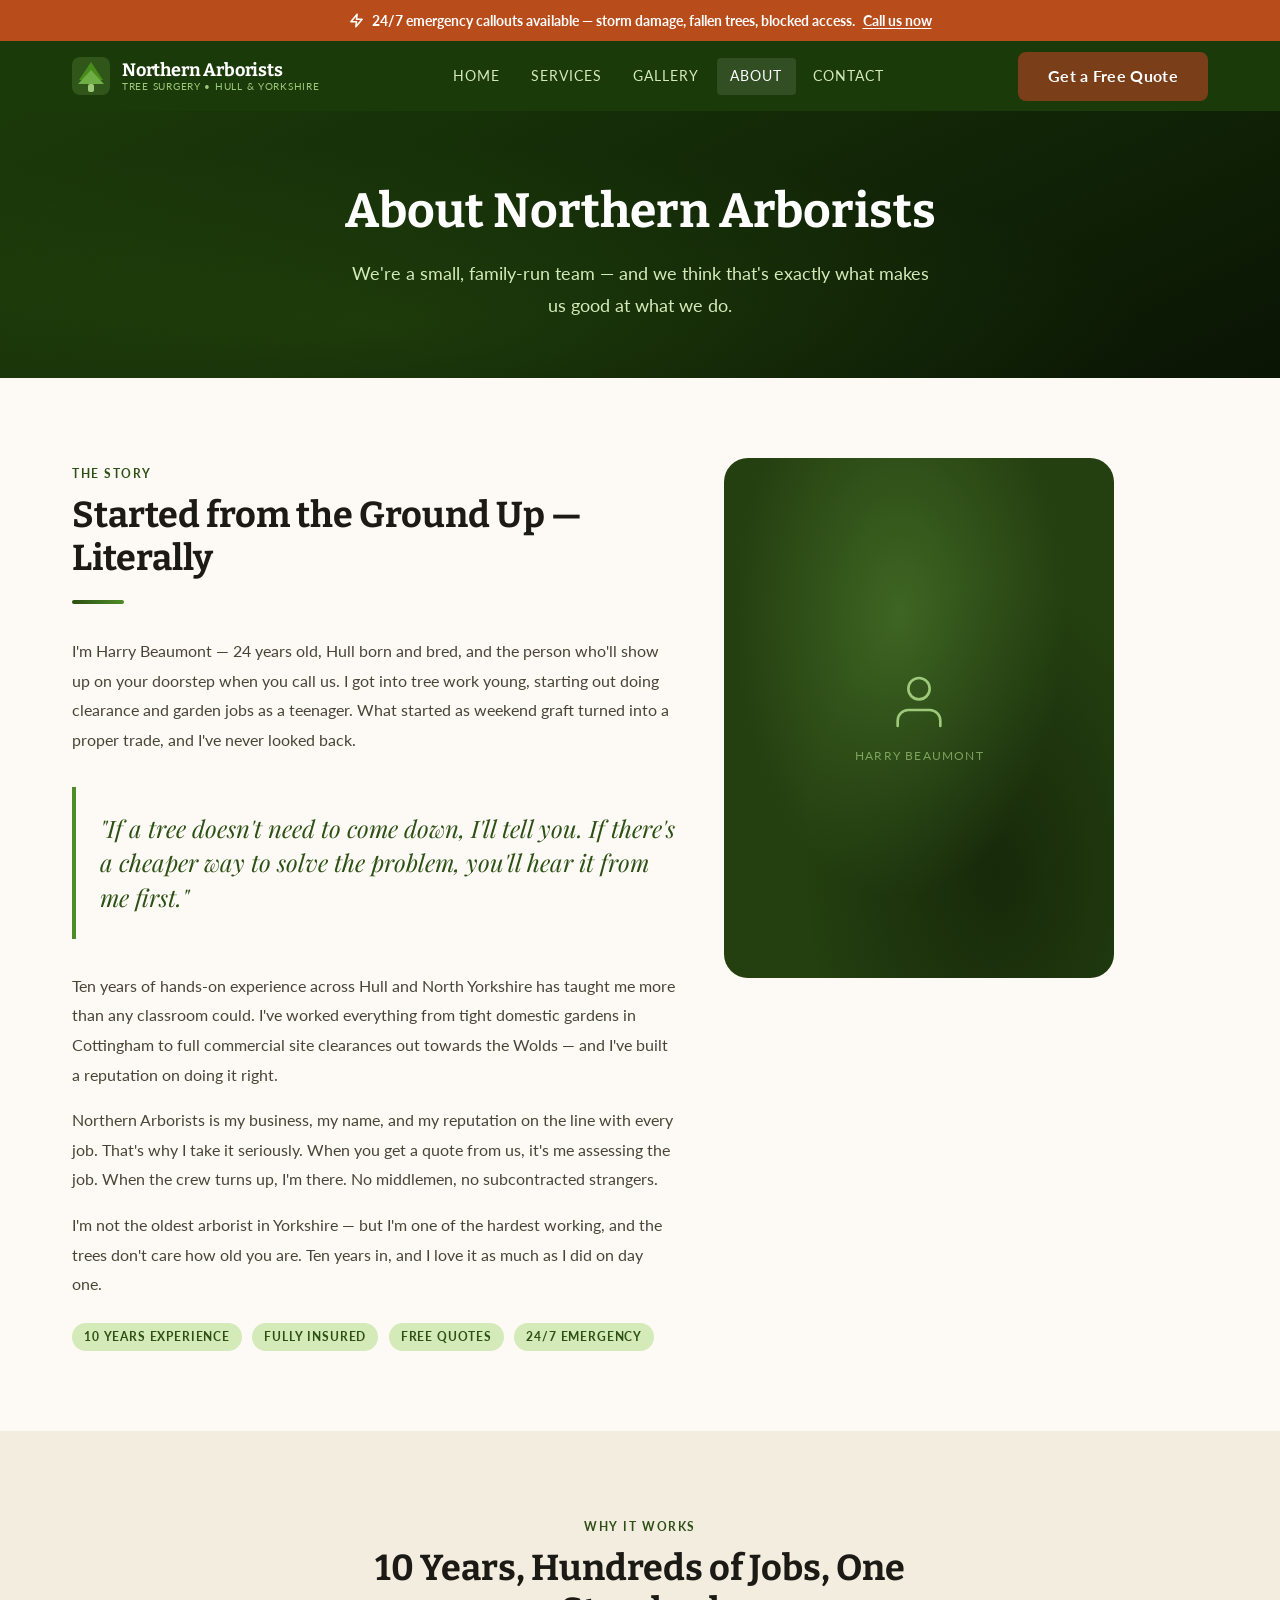
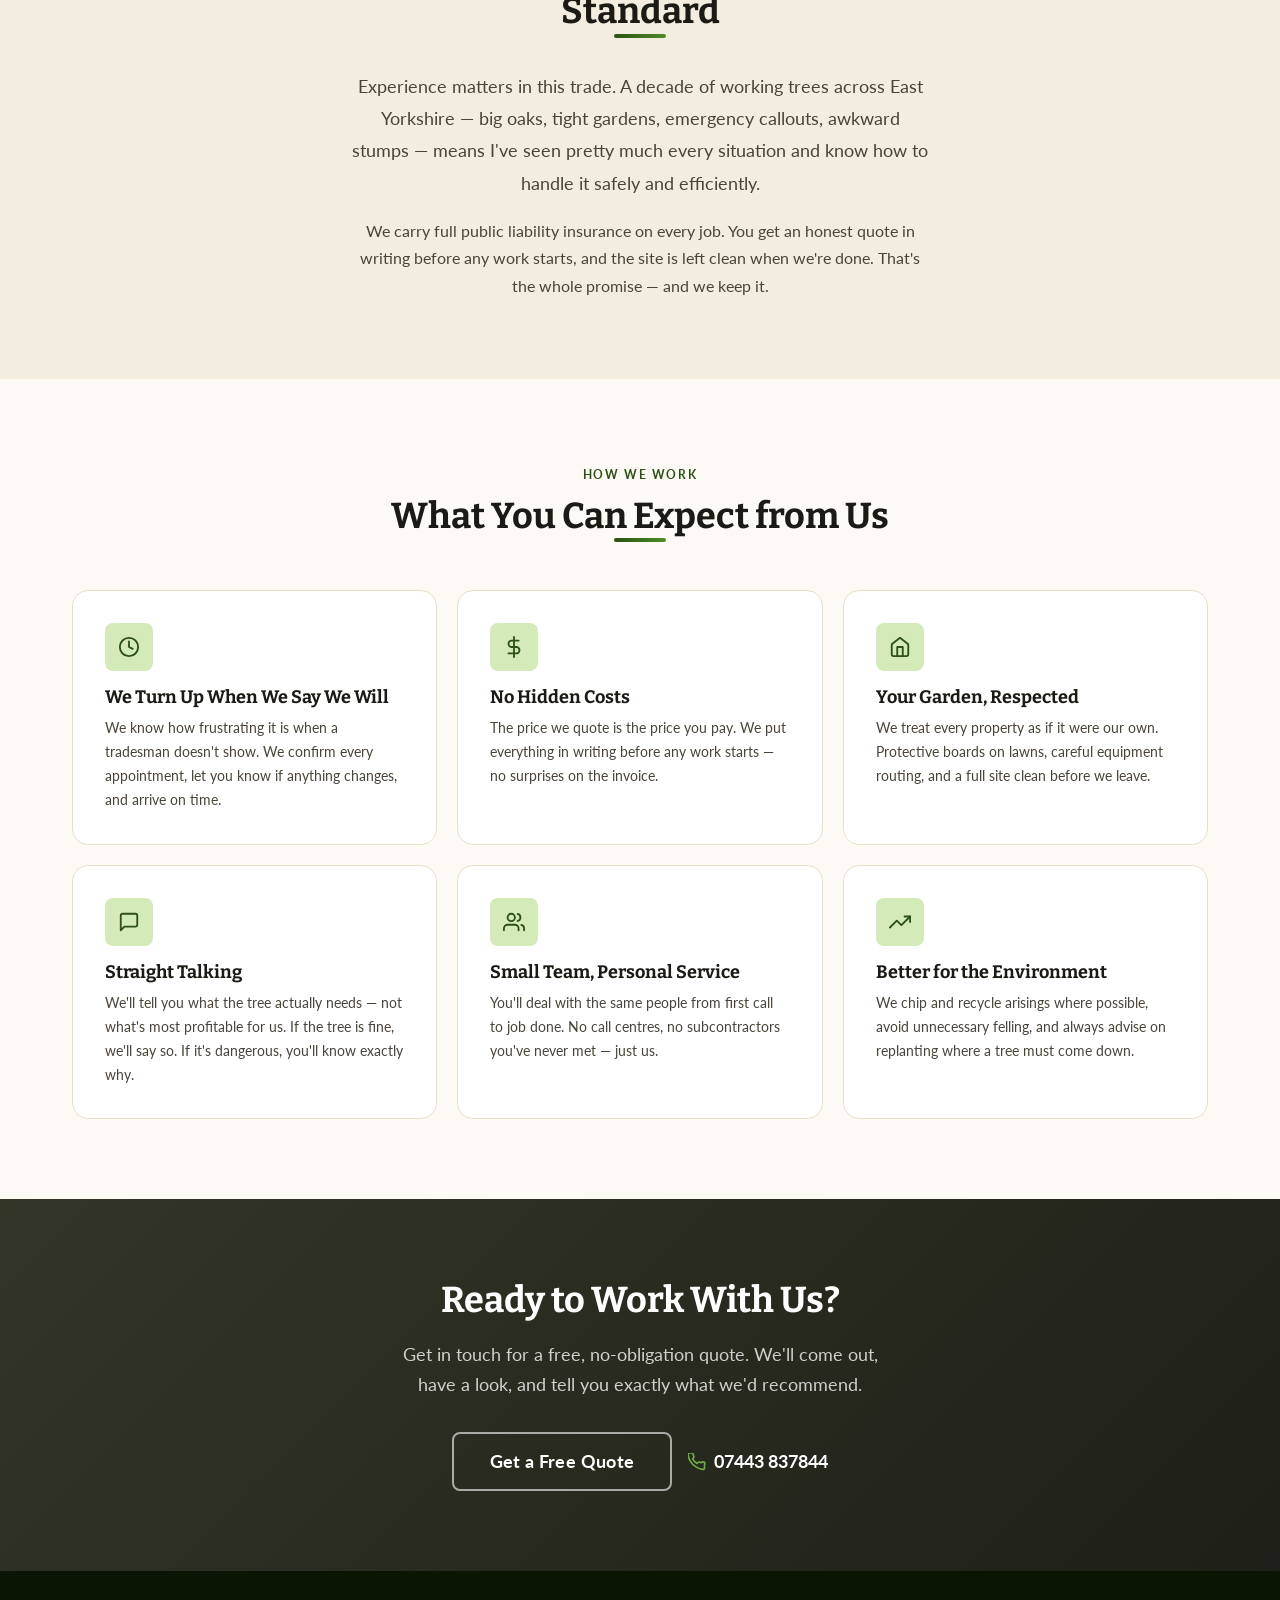
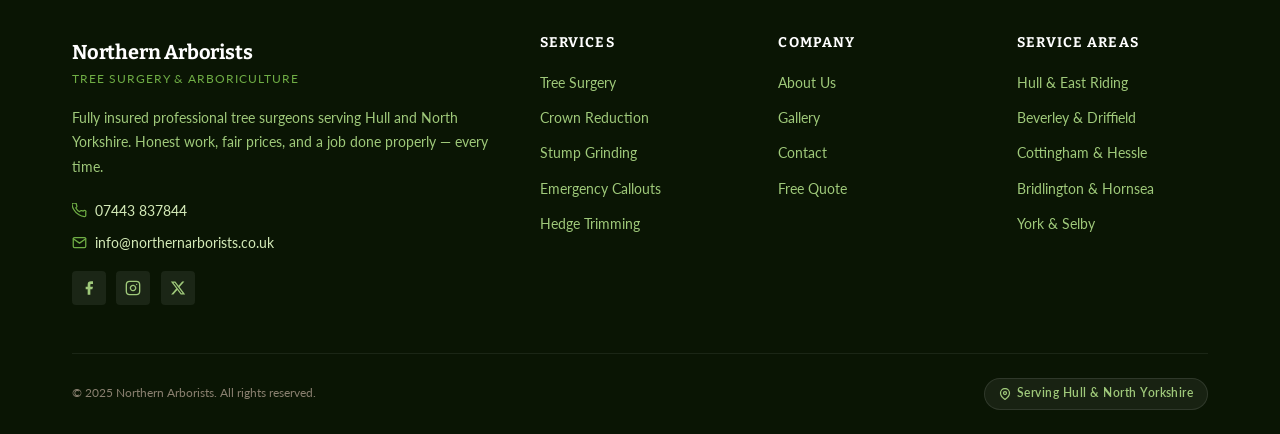
==== commit ef3223d9: "Update owner details, experience, and mute banner colour - Rename Mark Beresford → Harry Beaumont (a" ====
--- a/about.html
+++ b/about.html
@@ -3,7 +3,7 @@
 <head>
   <meta charset="UTF-8">
   <meta name="viewport" content="width=device-width, initial-scale=1.0">
-  <meta name="description" content="About Northern Arborists — a family-run tree surgery business based in Hull, serving North Yorkshire. Meet Mark Beresford and the team.">
+  <meta name="description" content="About Northern Arborists — a Hull-based tree surgery business run by Harry Beaumont, with 10 years of hands-on experience across North Yorkshire.">
   <title>About Us | Northern Arborists — Hull &amp; Yorkshire</title>
   <link rel="preconnect" href="https://fonts.googleapis.com">
   <link rel="preconnect" href="https://fonts.gstatic.com" crossorigin>
@@ -77,7 +77,7 @@
             <div class="divider"></div>
 
             <p>
-              I'm Mark Beresford — arborist, Hull lad, and the person who'll turn up on your doorstep when you call us. I've been working with trees since I was a teenager, helping my uncle clear storm damage after the '87 gales ripped through East Yorkshire. I was hooked from day one.
+              I'm Harry Beaumont — 24 years old, Hull born and bred, and the person who'll show up on your doorstep when you call us. I got into tree work young, starting out doing clearance and garden jobs as a teenager. What started as weekend graft turned into a proper trade, and I've never looked back.
             </p>
 
             <blockquote>
@@ -85,72 +85,44 @@
             </blockquote>
 
             <p>
-              After more than a decade working for other firms around the Humber — picking up every certification I could along the way — I set up Northern Arborists in 2009. The idea was simple: do the job properly, be straight with people, and leave the site tidier than we found it.
-            </p>
-
-            <p>
-              Sixteen years on, that's still the whole philosophy. We're not the biggest tree surgery business in Yorkshire, and we've got no interest in being. We'd rather be the one that people in Beverley, Cottingham, Driffield, and Bridlington call back year after year — and recommend to their neighbours.
-            </p>
-
-            <p>
-              My wife Claire runs the admin and bookings side. Between us, we make sure nothing falls through the cracks — whether it's chasing up a quote or making sure the team has everything they need on site.
+              Ten years of hands-on experience across Hull and North Yorkshire has taught me more than any classroom could. I've worked everything from tight domestic gardens in Cottingham to full commercial site clearances out towards the Wolds — and I've built a reputation on doing it right.
+            </p>
+
+            <p>
+              Northern Arborists is my business, my name, and my reputation on the line with every job. That's why I take it seriously. When you get a quote from us, it's me assessing the job. When the crew turns up, I'm there. No middlemen, no subcontracted strangers.
+            </p>
+
+            <p>
+              I'm not the oldest arborist in Yorkshire — but I'm one of the hardest working, and the trees don't care how old you are. Ten years in, and I love it as much as I did on day one.
             </p>
 
             <div class="credentials-row">
-              <span class="tag tag-green">NPTC Chainsaw</span>
-              <span class="tag tag-green">LANTRA Aerial Rigging</span>
-              <span class="tag tag-green">CS30 &amp; CS31</span>
-              <span class="tag tag-green">First Aid Trained</span>
+              <span class="tag tag-green">10 Years Experience</span>
               <span class="tag tag-green">Fully Insured</span>
+              <span class="tag tag-green">Free Quotes</span>
+              <span class="tag tag-green">24/7 Emergency</span>
             </div>
           </div>
 
           <div class="about-photo-lg reveal reveal-d2">
             <svg width="64" height="64" viewBox="0 0 24 24" fill="none" stroke="currentColor" stroke-width="1" stroke-linecap="round" stroke-linejoin="round" aria-hidden="true"><path d="M20 21v-2a4 4 0 00-4-4H8a4 4 0 00-4 4v2"/><circle cx="12" cy="7" r="4"/></svg>
-            <span class="photo-placeholder-label">Mark Beresford</span>
-          </div>
-
-        </div>
-      </div>
-    </section>
-
-    <!-- ── QUALIFICATIONS ── -->
+            <span class="photo-placeholder-label">Harry Beaumont</span>
+          </div>
+
+        </div>
+      </div>
+    </section>
+
+    <!-- ── EXPERIENCE CALLOUT ── -->
     <section class="section bg-cream">
       <div class="container">
-        <div class="text-center reveal" style="max-width:540px;margin:0 auto 3rem;">
-          <span class="section-label">Credentials</span>
-          <h2>Qualified, Certified &amp; Insured</h2>
+        <div class="text-center reveal" style="max-width:580px;margin:0 auto;">
+          <span class="section-label">Why It Works</span>
+          <h2>10 Years, Hundreds of Jobs, One Standard</h2>
           <div class="divider center"></div>
-          <p class="lead">We take the technical side seriously. Here's a breakdown of our qualifications and cover.</p>
-        </div>
-
-        <div class="qual-grid">
-          <div class="qual-card reveal reveal-d1">
-            <div class="qual-icon" aria-hidden="true">
-              <svg width="22" height="22" viewBox="0 0 24 24" fill="none" stroke="currentColor" stroke-width="2" stroke-linecap="round" stroke-linejoin="round"><circle cx="12" cy="8" r="6"/><path d="M15.477 12.89L17 22l-5-3-5 3 1.523-9.11"/></svg>
-            </div>
-            <h4>NPTC Chainsaw Certificates</h4>
-          </div>
-          <div class="qual-card reveal reveal-d2">
-            <div class="qual-icon" aria-hidden="true">
-              <svg width="22" height="22" viewBox="0 0 24 24" fill="none" stroke="currentColor" stroke-width="2" stroke-linecap="round" stroke-linejoin="round"><path d="M12 22s8-4 8-10V5l-8-3-8 3v7c0 6 8 10 8 10z"/></svg>
-            </div>
-            <h4>£5M Public Liability Insurance</h4>
-          </div>
-          <div class="qual-card reveal reveal-d3">
-            <div class="qual-icon" aria-hidden="true">
-              <svg width="22" height="22" viewBox="0 0 24 24" fill="none" stroke="currentColor" stroke-width="2" stroke-linecap="round" stroke-linejoin="round"><polyline points="22 12 18 12 15 21 9 3 6 12 2 12"/></svg>
-            </div>
-            <h4>LANTRA Aerial Tree Rigging</h4>
-          </div>
-          <div class="qual-card reveal reveal-d4">
-            <div class="qual-icon" aria-hidden="true">
-              <svg width="22" height="22" viewBox="0 0 24 24" fill="none" stroke="currentColor" stroke-width="2" stroke-linecap="round" stroke-linejoin="round"><path d="M22 11.08V12a10 10 0 11-5.93-9.14"/><polyline points="22 4 12 14.01 9 11.01"/></svg>
-            </div>
-            <h4>First Aid &amp; Trauma Trained</h4>
-          </div>
-        </div>
-
+          <p class="lead">Experience matters in this trade. A decade of working trees across East Yorkshire — big oaks, tight gardens, emergency callouts, awkward stumps — means I've seen pretty much every situation and know how to handle it safely and efficiently.</p>
+          <p style="color:var(--text-mid);">We carry full public liability insurance on every job. You get an honest quote in writing before any work starts, and the site is left clean when we're done. That's the whole promise — and we keep it.</p>
+        </div>
       </div>
     </section>
 
@@ -225,9 +197,9 @@
           <p>Get in touch for a free, no-obligation quote. We'll come out, have a look, and tell you exactly what we'd recommend.</p>
           <div class="cta-actions">
             <a href="contact.html" class="btn btn-secondary btn-lg">Get a Free Quote</a>
-            <a href="tel:01482000000" class="phone-link">
+            <a href="tel:07443837844" class="phone-link">
               <svg width="18" height="18" viewBox="0 0 24 24" fill="none" stroke="currentColor" stroke-width="2.2" stroke-linecap="round" stroke-linejoin="round" aria-hidden="true"><path d="M22 16.92v3a2 2 0 01-2.18 2 19.79 19.79 0 01-8.63-3.07A19.5 19.5 0 013.07 10.81 19.79 19.79 0 01.01 2.22 2 2 0 012 .04h3a2 2 0 012 1.72 12.84 12.84 0 00.7 2.81 2 2 0 01-.45 2.11L6.09 7.91a16 16 0 006 6l1.27-1.27a2 2 0 012.11-.45 12.84 12.84 0 002.81.7A2 2 0 0122 14.92z"/></svg>
-              01482 000 000
+              07443 837844
             </a>
           </div>
         </div>
@@ -245,7 +217,7 @@
           <p>Fully insured professional tree surgeons serving Hull and North Yorkshire. Honest work, fair prices, and a job done properly — every time.</p>
           <div class="footer-contact-row">
             <svg width="15" height="15" viewBox="0 0 24 24" fill="none" stroke="currentColor" stroke-width="2" stroke-linecap="round" stroke-linejoin="round" aria-hidden="true"><path d="M22 16.92v3a2 2 0 01-2.18 2 19.79 19.79 0 01-8.63-3.07A19.5 19.5 0 013.07 10.81 19.79 19.79 0 01.01 2.22 2 2 0 012 .04h3a2 2 0 012 1.72 12.84 12.84 0 00.7 2.81 2 2 0 01-.45 2.11L6.09 7.91a16 16 0 006 6l1.27-1.27a2 2 0 012.11-.45 12.84 12.84 0 002.81.7A2 2 0 0122 14.92z"/></svg>
-            <a href="tel:01482000000">01482 000 000</a>
+            <a href="tel:07443837844">07443 837844</a>
           </div>
           <div class="footer-contact-row">
             <svg width="15" height="15" viewBox="0 0 24 24" fill="none" stroke="currentColor" stroke-width="2" stroke-linecap="round" stroke-linejoin="round" aria-hidden="true"><path d="M4 4h16c1.1 0 2 .9 2 2v12c0 1.1-.9 2-2 2H4c-1.1 0-2-.9-2-2V6c0-1.1.9-2 2-2z"/><polyline points="22,6 12,13 2,6"/></svg>
--- a/styles.css
+++ b/styles.css
@@ -492,7 +492,7 @@
    9. STATS STRIP
    ============================================================ */
 .stats-strip {
-  background-color: var(--brand-brown);
+  background-color: #4A3820;
   padding: 1.5rem 0;
 }
 .stats-inner {
@@ -668,8 +668,8 @@
    13. CTA BANNER
    ============================================================ */
 .cta-banner {
-  background-color: var(--brown-700);
-  background-image: linear-gradient(135deg, var(--brown-700) 0%, var(--brown-800) 100%);
+  background-color: #2C2E26;
+  background-image: linear-gradient(135deg, #333527 0%, #1E2019 100%);
   color: var(--white);
   text-align: center;
   padding: 5rem 0;
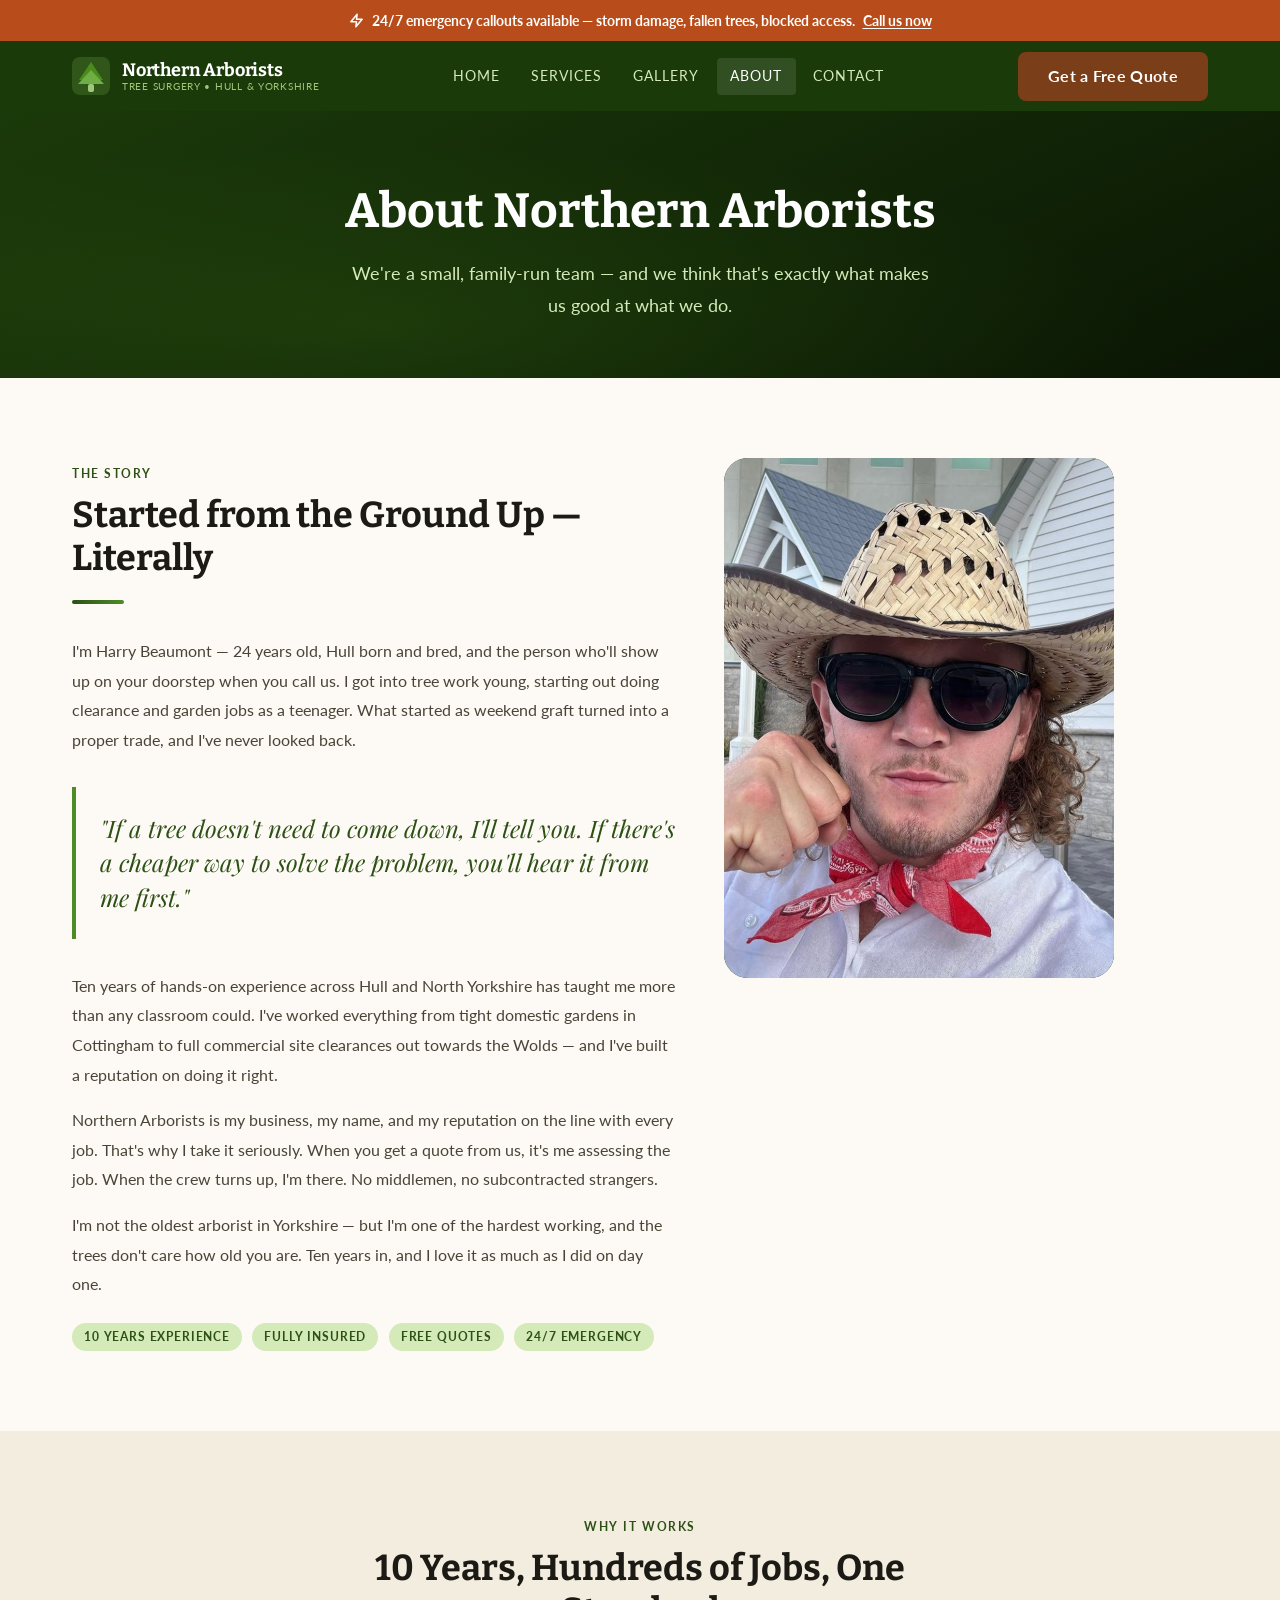
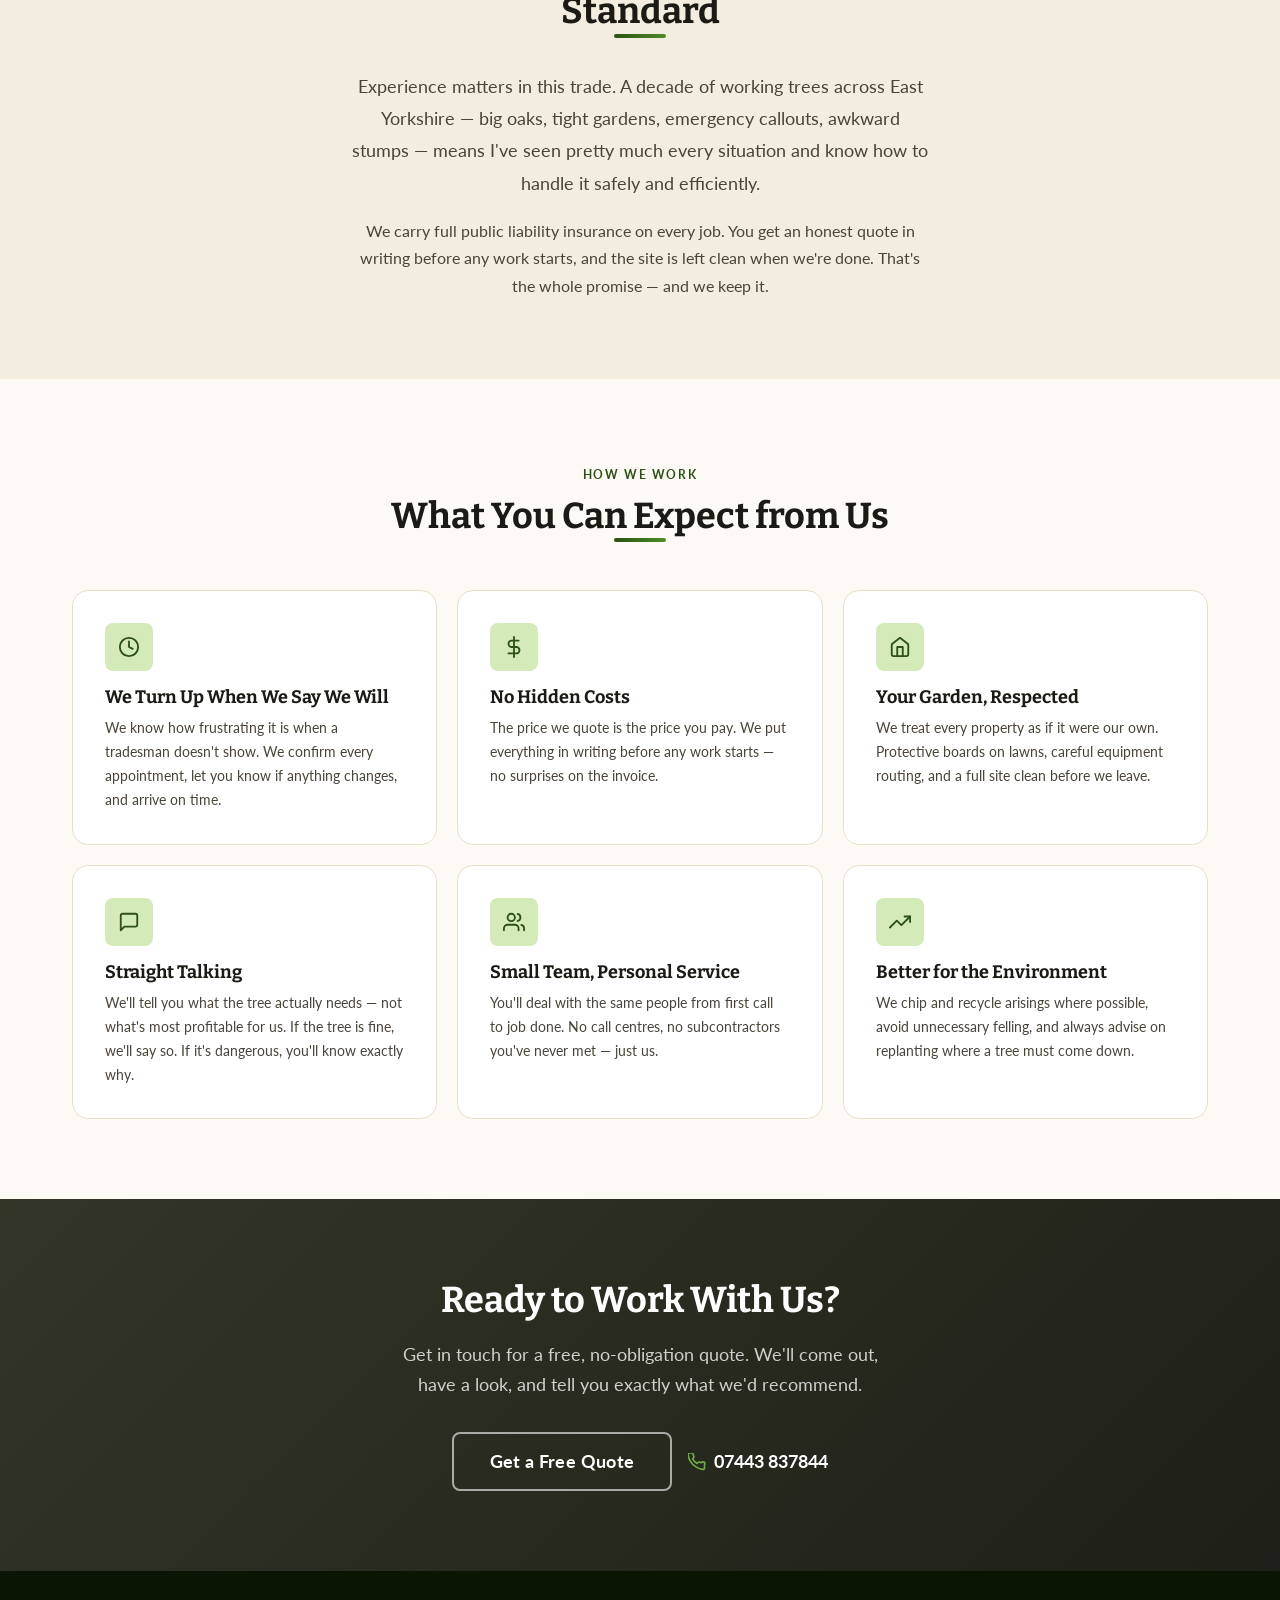
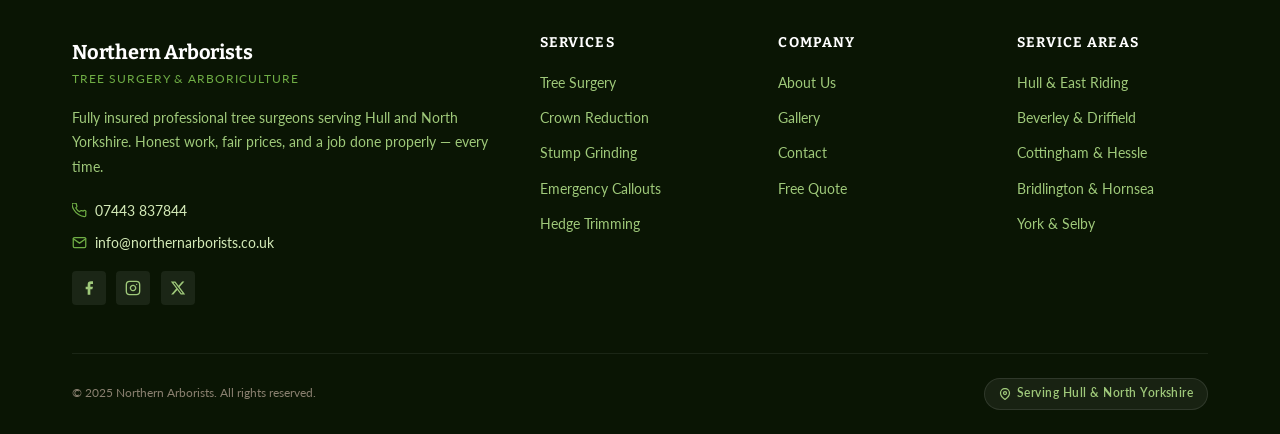
==== commit 152f55f3: "Add Harry's photo to about and home pages Replace SVG placeholder with IMG_0977.jpeg on both the abo" ====
--- a/about.html
+++ b/about.html
@@ -105,8 +105,7 @@
           </div>
 
           <div class="about-photo-lg reveal reveal-d2">
-            <svg width="64" height="64" viewBox="0 0 24 24" fill="none" stroke="currentColor" stroke-width="1" stroke-linecap="round" stroke-linejoin="round" aria-hidden="true"><path d="M20 21v-2a4 4 0 00-4-4H8a4 4 0 00-4 4v2"/><circle cx="12" cy="7" r="4"/></svg>
-            <span class="photo-placeholder-label">Harry Beaumont</span>
+            <img src="IMG_0977.jpeg" alt="Harry Beaumont — Northern Arborists" class="about-photo-img">
           </div>
 
         </div>
--- a/styles.css
+++ b/styles.css
@@ -658,6 +658,15 @@
   opacity: 0.7;
 }
 
+.about-photo-img {
+  width: 100%;
+  height: 100%;
+  object-fit: cover;
+  object-position: center top;
+  border-radius: inherit;
+  display: block;
+}
+
 .about-strip-text { order: 1; }
 @media (min-width: 768px) { .about-strip-text { order: 2; } }
 .about-strip-text .section-label { color: var(--green-300); }
